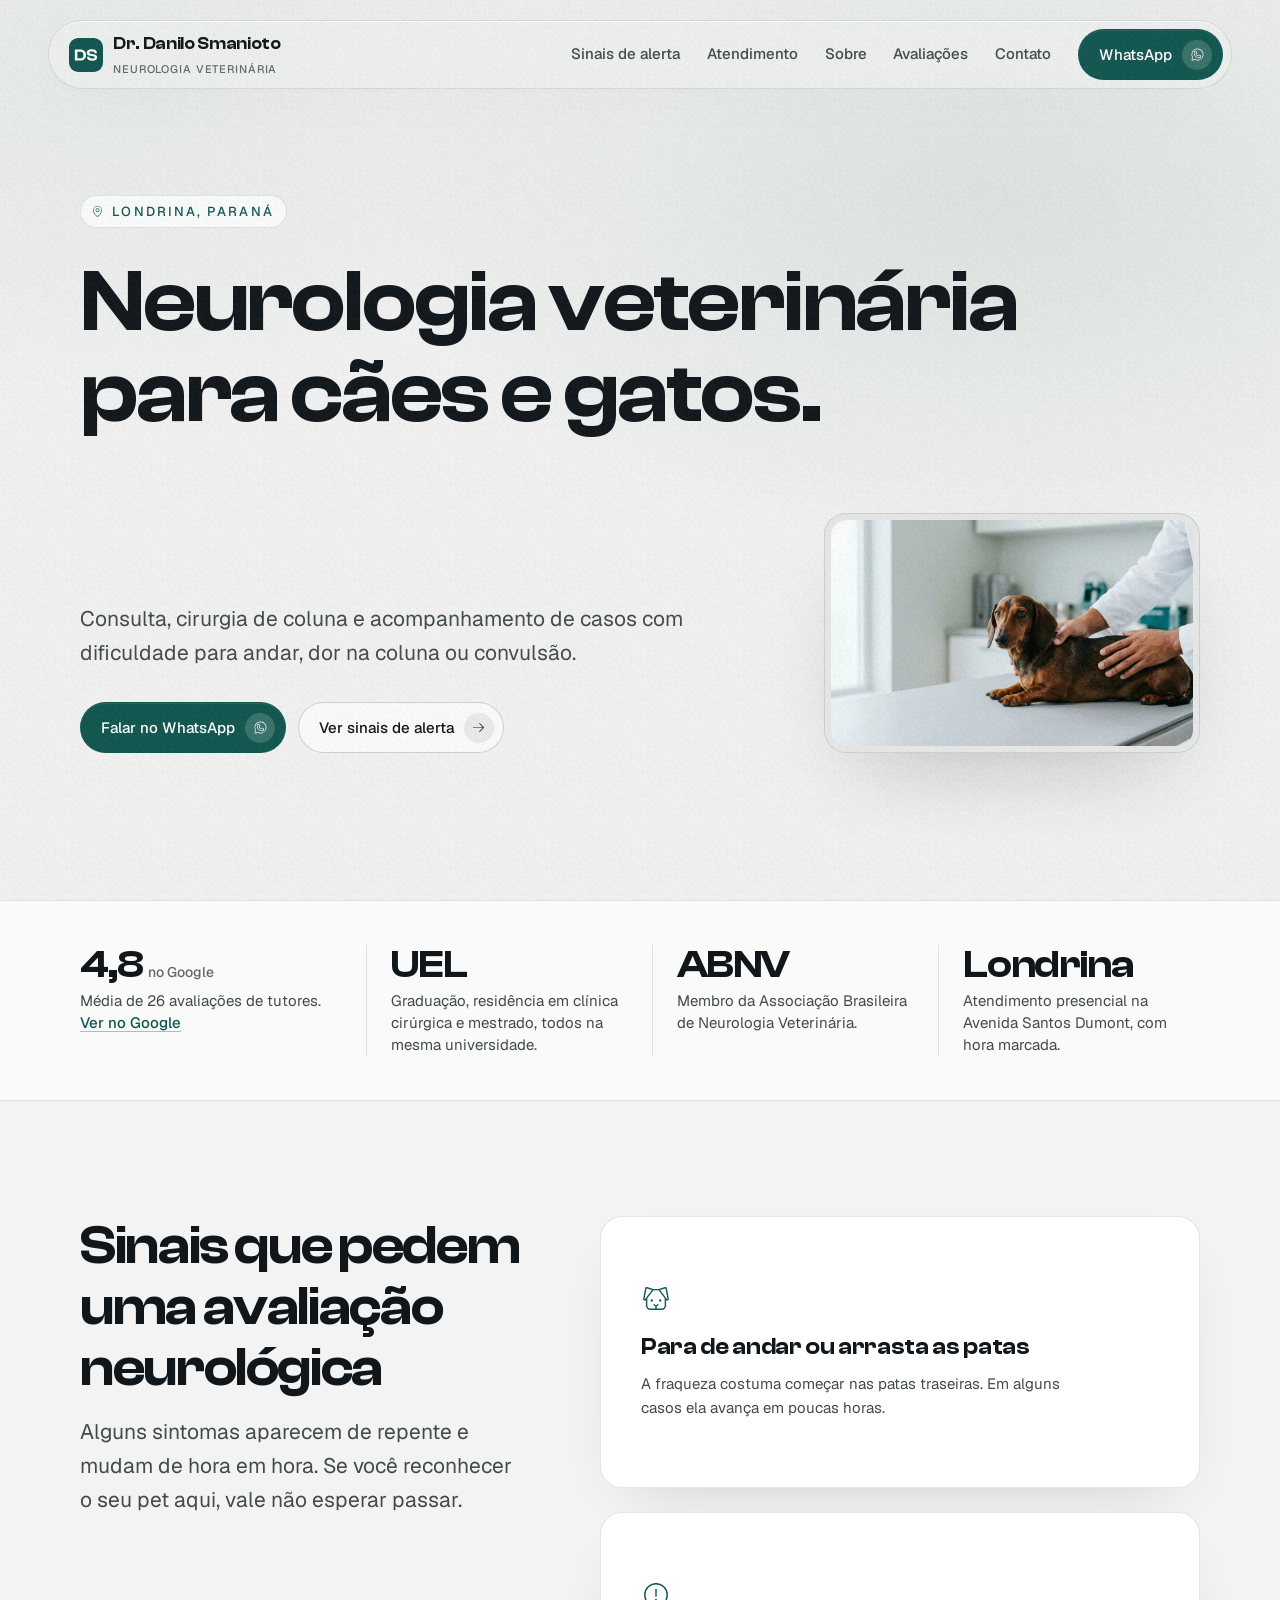
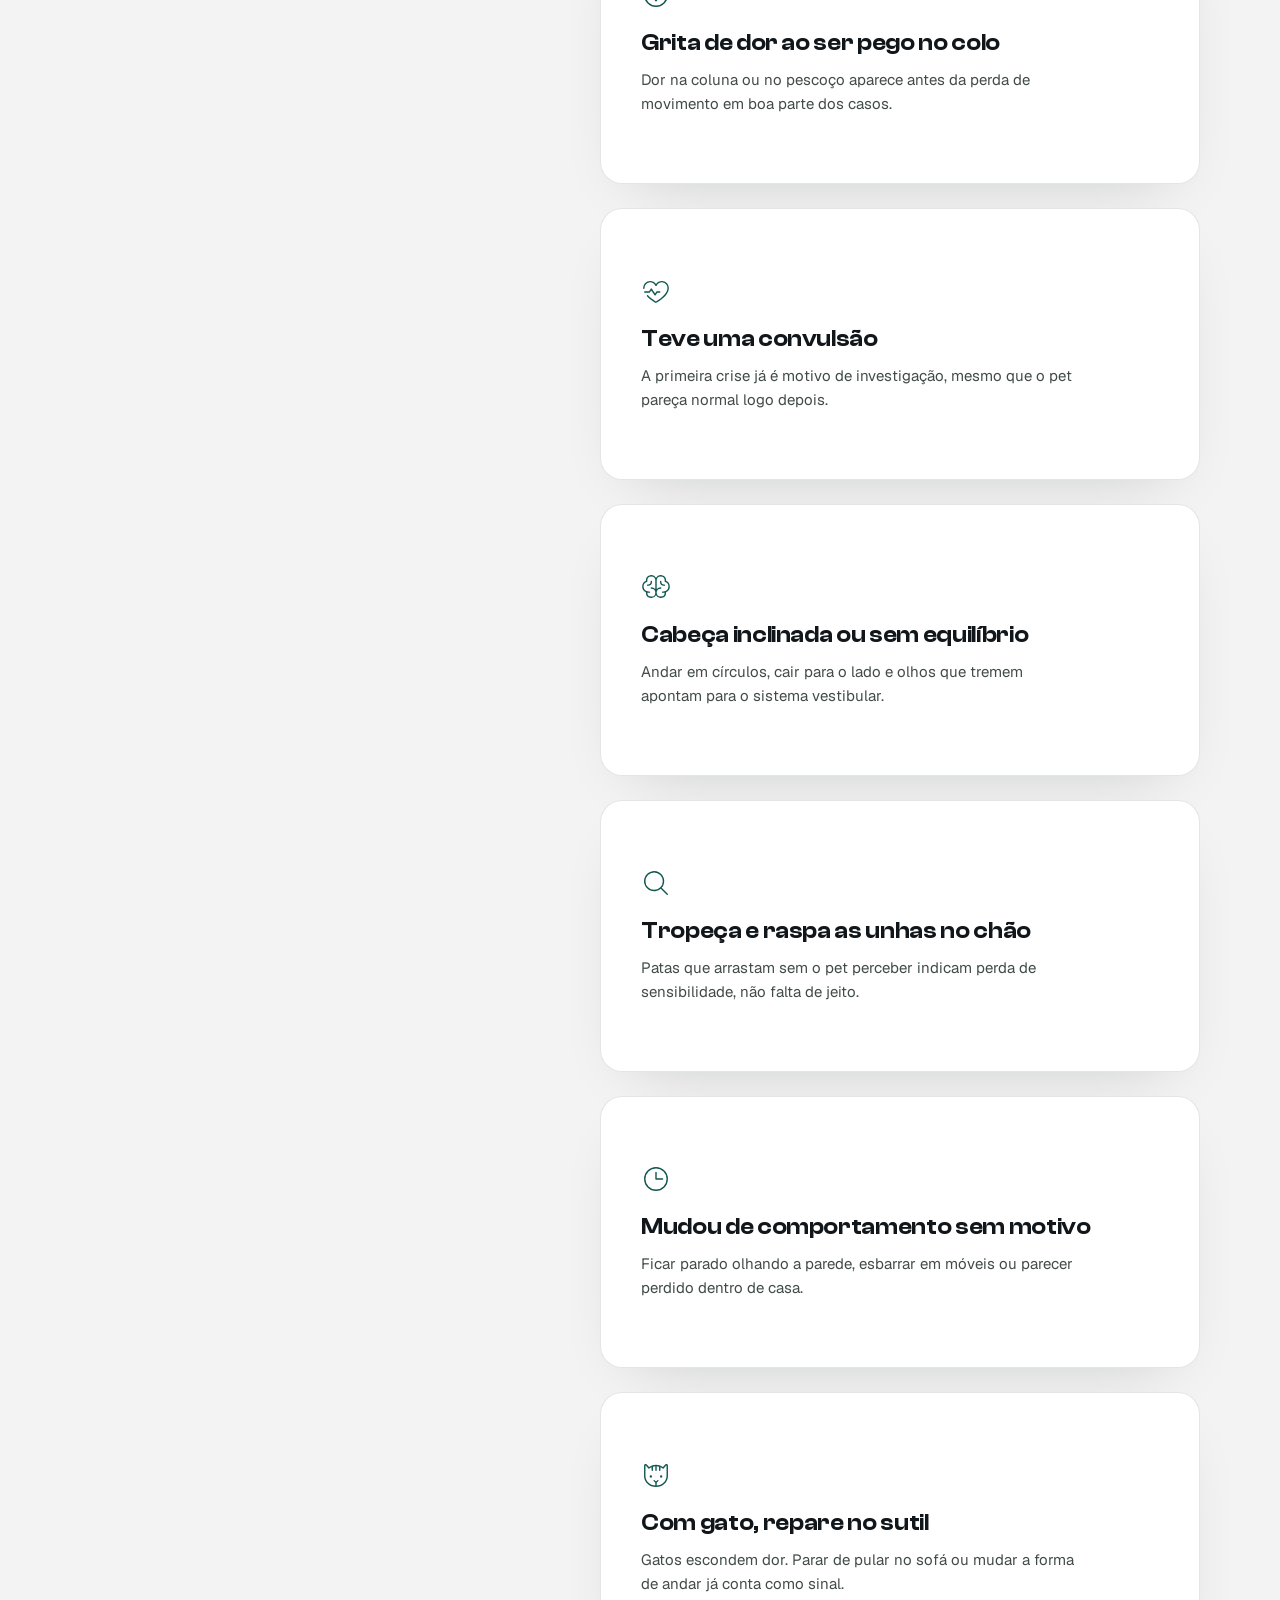
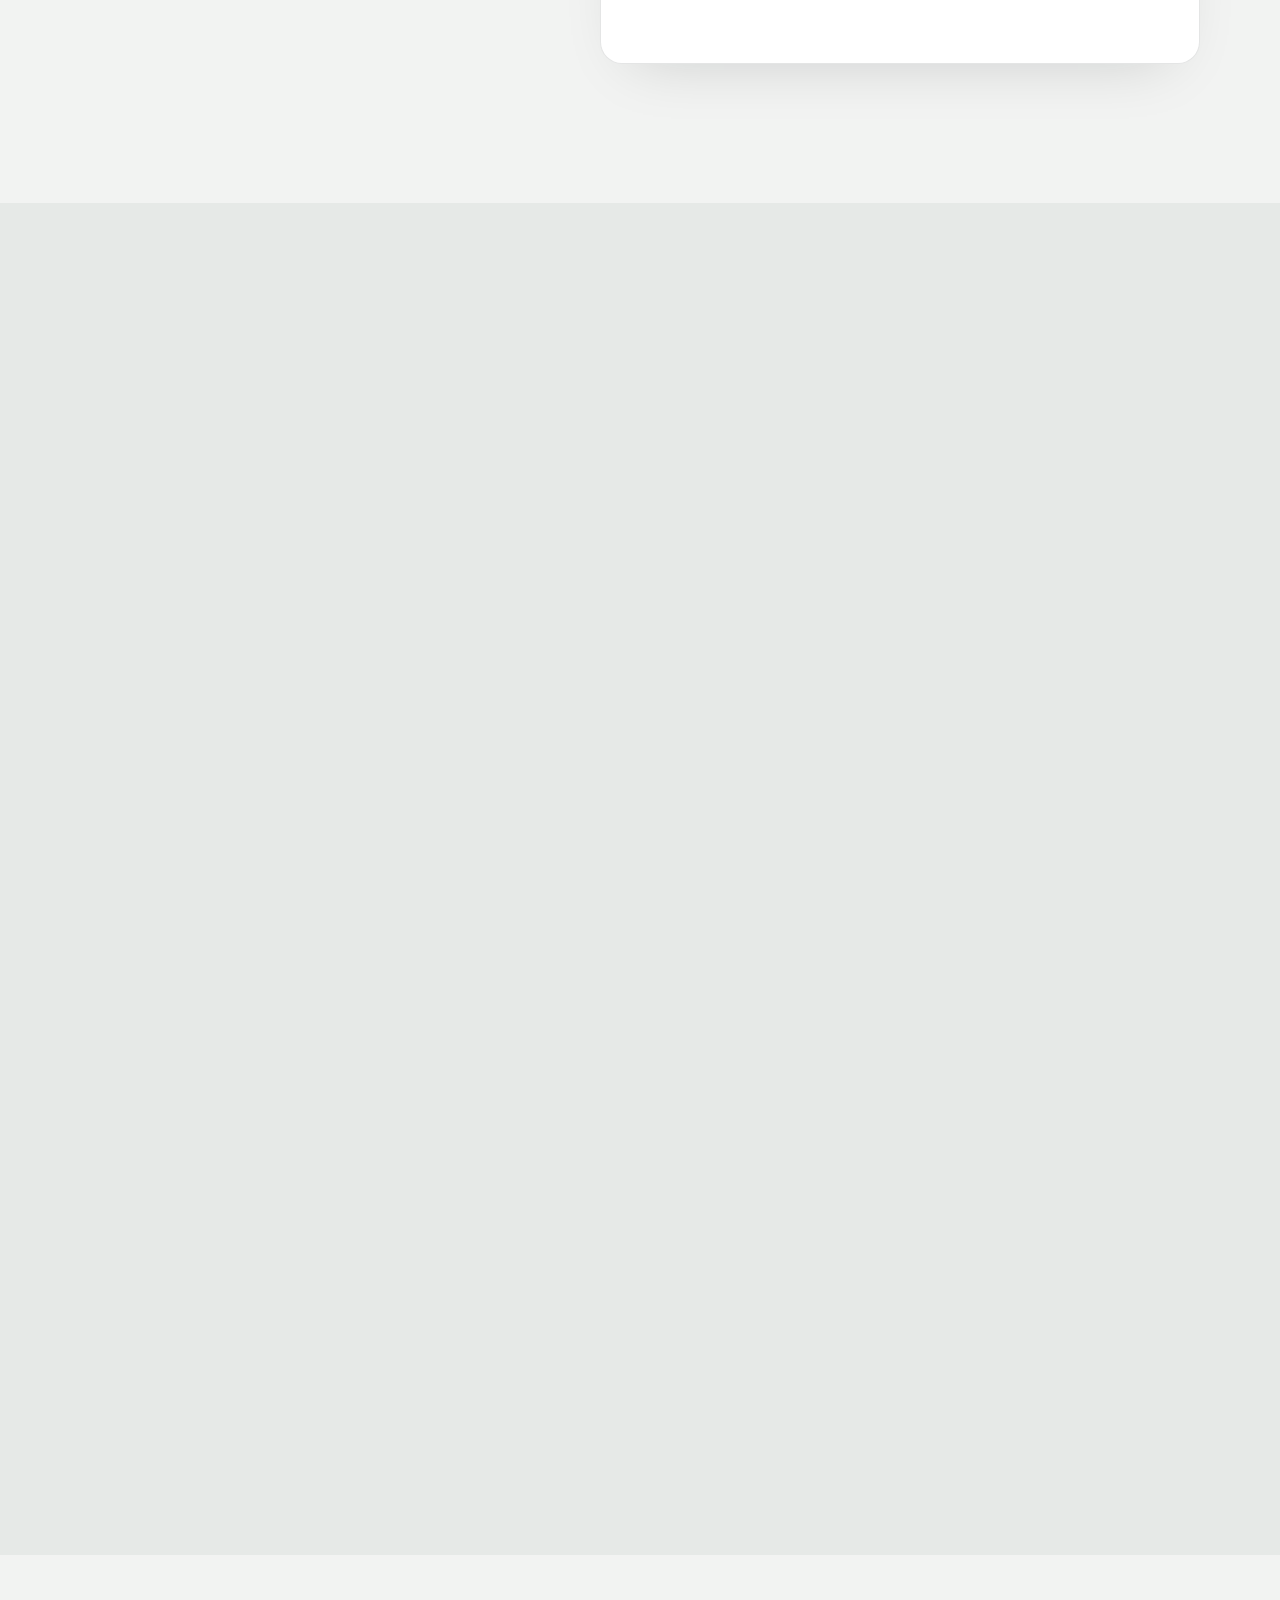
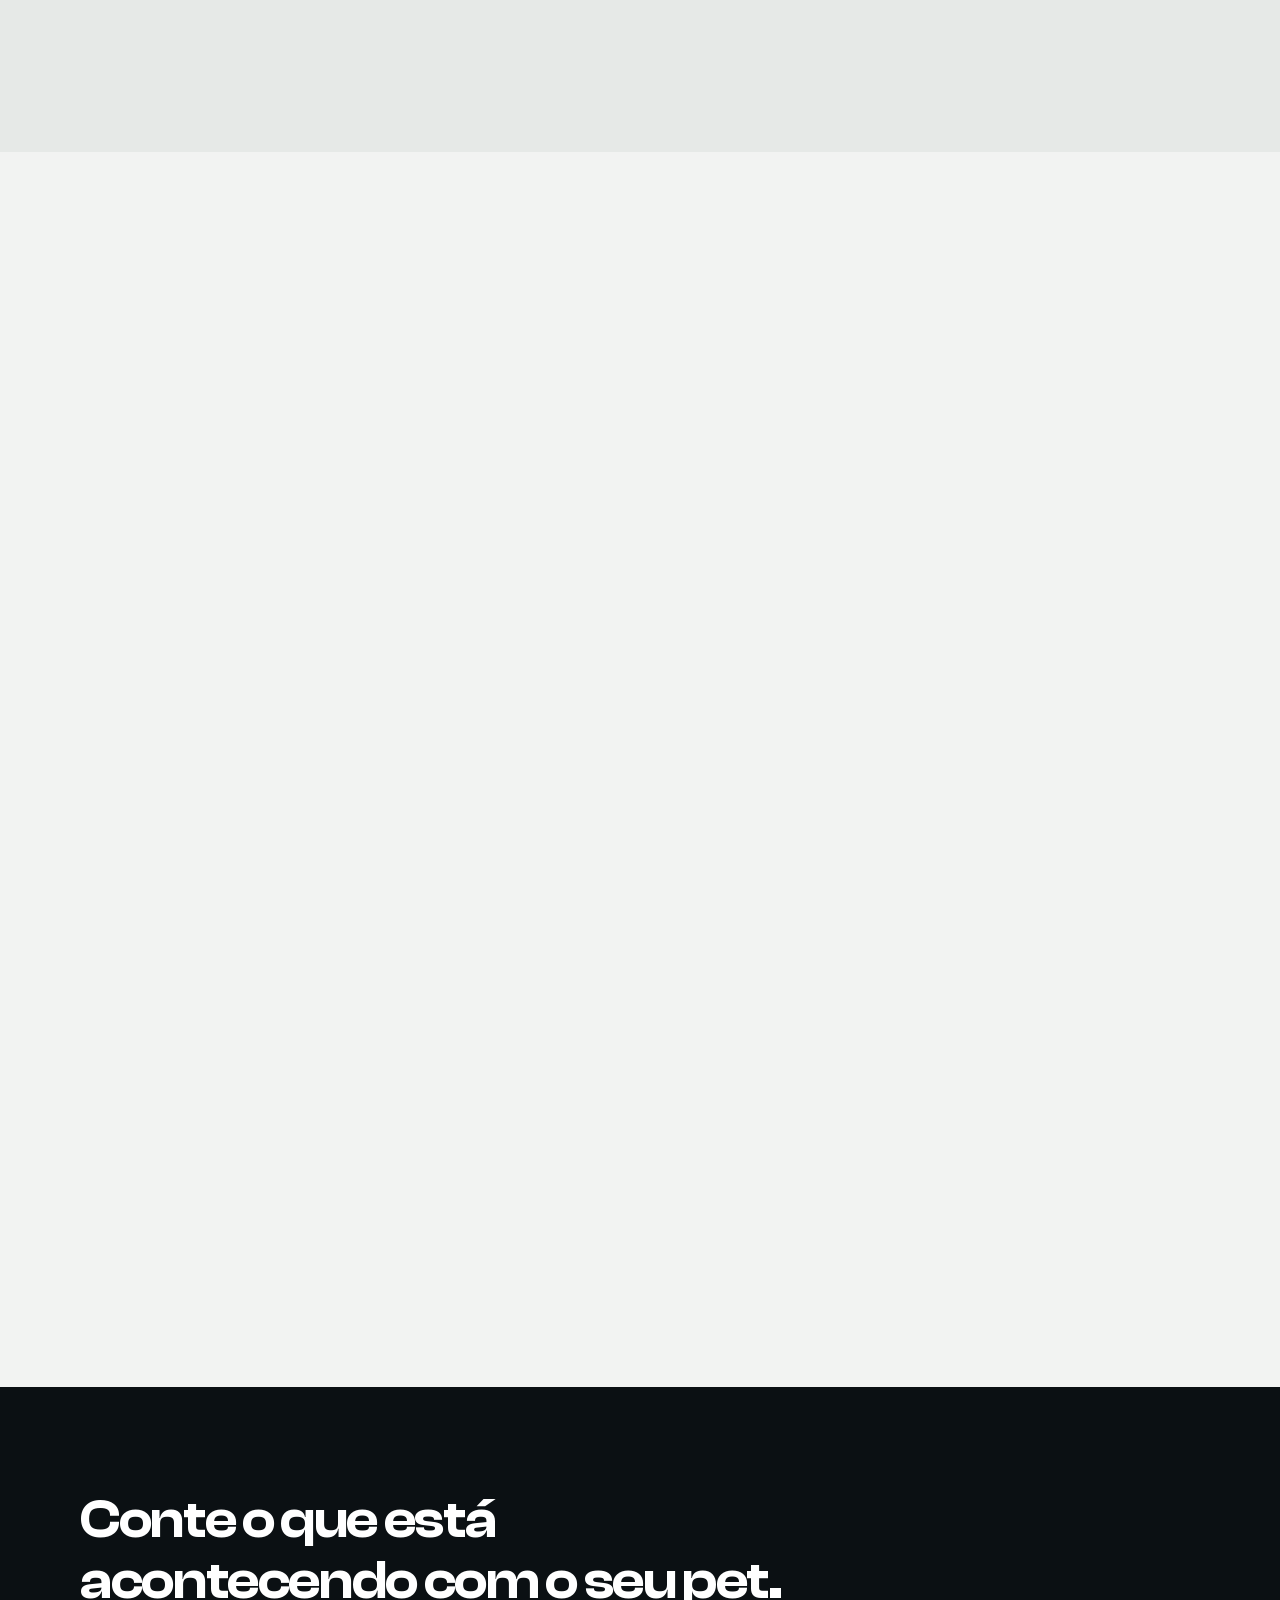
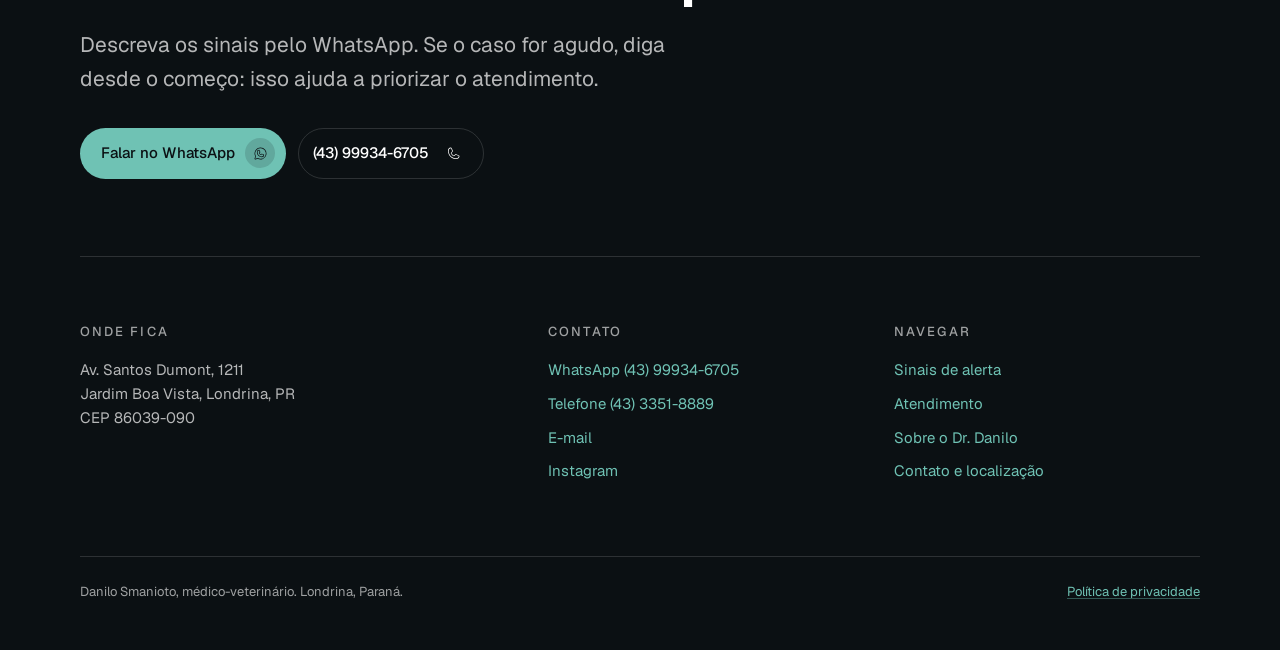
==== index.html @ 2239c9b9 "feat: site institucional Dr. Danilo Smanioto - Neurologia Veterinária" ====
<!doctype html>
<html lang="pt-BR">
<head>
  <meta charset="utf-8">
  <meta name="viewport" content="width=device-width, initial-scale=1, viewport-fit=cover">

  <script>document.documentElement.classList.add('js')</script>

  <title>Neurologia veterinária em Londrina | Dr. Danilo Smanioto</title>
  <meta name="description" content="Cão que não anda, convulsão ou dor na coluna? Atendimento em neurologia e neurocirurgia de cães e gatos em Londrina. Fale agora pelo WhatsApp.">
  <link rel="canonical" href="https://danilosmaniotovet.com.br/">
  <meta name="robots" content="index, follow, max-image-preview:large">
  <meta name="theme-color" content="#F2F3F2" media="(prefers-color-scheme: light)">
  <meta name="theme-color" content="#0B1013" media="(prefers-color-scheme: dark)">
  <meta name="author" content="Danilo Smanioto">

  <meta property="og:type" content="website">
  <meta property="og:locale" content="pt_BR">
  <meta property="og:site_name" content="Dr. Danilo Smanioto">
  <meta property="og:title" content="Neurologia veterinária para cães e gatos em Londrina">
  <meta property="og:description" content="Consulta e cirurgia de coluna com o Dr. Danilo Smanioto, mestre em neurologia pela UEL.">
  <meta property="og:url" content="https://danilosmaniotovet.com.br/">
  <meta property="og:image" content="https://danilosmaniotovet.com.br/og-image.jpg">
  <meta property="og:image:width" content="1200">
  <meta property="og:image:height" content="630">
  <meta property="og:image:alt" content="Dr. Danilo Smanioto, neurologia e neurocirurgia veterinária em Londrina.">

  <meta name="twitter:card" content="summary_large_image">
  <meta name="twitter:title" content="Neurologia veterinária para cães e gatos em Londrina">
  <meta name="twitter:description" content="Consulta e cirurgia de coluna com o Dr. Danilo Smanioto, mestre em neurologia pela UEL.">
  <meta name="twitter:image" content="https://danilosmaniotovet.com.br/og-image.jpg">

  <link rel="icon" href="/favicon.ico" sizes="32x32">
  <link rel="icon" href="/favicon.svg" type="image/svg+xml">
  <link rel="apple-touch-icon" href="/apple-touch-icon.png">
  <link rel="manifest" href="/site.webmanifest">

  <link rel="preload" href="/fonts/clash-display-600.woff2" as="font" type="font/woff2" crossorigin>
  <link rel="preload" href="/fonts/geist-var.woff2" as="font" type="font/woff2" crossorigin>

  <link rel="stylesheet" href="/css/site.css">

  <script type="module" src="/js/main.js"></script>

  <script type="application/ld+json">
  {
    "@context": "https://schema.org",
    "@graph": [
      {
        "@type": "WebSite",
        "@id": "https://danilosmaniotovet.com.br/#website",
        "url": "https://danilosmaniotovet.com.br/",
        "name": "Dr. Danilo Smanioto, Neurologia Veterinária",
        "inLanguage": "pt-BR",
        "publisher": { "@id": "https://danilosmaniotovet.com.br/#business" }
      },
      {
        "@type": "Person",
        "@id": "https://danilosmaniotovet.com.br/#danilo",
        "name": "Danilo Smanioto",
        "jobTitle": "Médico-veterinário",
        "image": "https://danilosmaniotovet.com.br/img/danilo-retrato.jpg",
        "url": "https://danilosmaniotovet.com.br/",
        "knowsAbout": [
          "Neurologia veterinária",
          "Neurocirurgia veterinária",
          "Biomecânica da coluna vertebral de cães e gatos"
        ],
        "alumniOf": {
          "@type": "CollegeOrUniversity",
          "name": "Universidade Estadual de Londrina",
          "url": "https://www.uel.br/"
        },
        "memberOf": {
          "@type": "Organization",
          "name": "Associação Brasileira de Neurologia Veterinária"
        },
        "sameAs": ["https://www.instagram.com/danilosmaniotovet/"],
        "worksFor": { "@id": "https://danilosmaniotovet.com.br/#business" }
      },
      {
        "@type": "VeterinaryCare",
        "@id": "https://danilosmaniotovet.com.br/#business",
        "name": "Danilo Smanioto Neurologia Veterinária",
        "url": "https://danilosmaniotovet.com.br/",
        "logo": "https://danilosmaniotovet.com.br/icon-512.png",
        "image": "https://danilosmaniotovet.com.br/og-image.jpg",
        "description": "Atendimento em neurologia e neurocirurgia de cães e gatos em Londrina, Paraná.",
        "telephone": "+55-43-99934-6705",
        "email": "daniloneurosmanioto@gmail.com",
        "priceRange": "$$",
        "currenciesAccepted": "BRL",
        "employee": { "@id": "https://danilosmaniotovet.com.br/#danilo" },
        "address": {
          "@type": "PostalAddress",
          "streetAddress": "Av. Santos Dumont, 1211",
          "addressLocality": "Londrina",
          "addressRegion": "PR",
          "postalCode": "86039-090",
          "addressCountry": "BR"
        },
        "geo": { "@type": "GeoCoordinates", "latitude": -23.322937, "longitude": -51.142563 },
        "areaServed": [
          { "@type": "City", "name": "Londrina" },
          { "@type": "AdministrativeArea", "name": "Norte do Paraná" }
        ],
        "sameAs": ["https://www.instagram.com/danilosmaniotovet/"]
      },
      {
              "@type": "FAQPage",
              "@id": "https://danilosmaniotovet.com.br/#faq",
              "mainEntity": [
                      {
                              "@type": "Question",
                              "name": "Preciso de encaminhamento do meu veterinário?",
                              "acceptedAnswer": {
                                      "@type": "Answer",
                                      "text": "Não. Você pode marcar direto. Se o seu pet já é acompanhado por outro veterinário, leve os exames e o histórico: isso encurta bastante o caminho."
                              }
                      },
                      {
                              "@type": "Question",
                              "name": "Quando devo procurar um neurologista veterinário?",
                              "acceptedAnswer": {
                                      "@type": "Answer",
                                      "text": "Quando aparecem sinais como dificuldade para andar, dor na coluna ou no pescoço, convulsão, perda de equilíbrio, cabeça inclinada ou mudança de comportamento sem causa aparente."
                              }
                      },
                      {
                              "@type": "Question",
                              "name": "Meu pet vai precisar de ressonância?",
                              "acceptedAnswer": {
                                      "@type": "Answer",
                                      "text": "Nem sempre. O exame neurológico vem primeiro e é ele que define se um exame de imagem é necessário e qual deles responde à pergunta do caso."
                              }
                      },
                      {
                              "@type": "Question",
                              "name": "Atende gatos?",
                              "acceptedAnswer": {
                                      "@type": "Answer",
                                      "text": "Sim, cães e gatos. Em gato os sinais costumam ser mais discretos, então vale contar qualquer mudança de rotina que você tenha notado."
                              }
                      },
                      {
                              "@type": "Question",
                              "name": "Quanto custa a consulta?",
                              "acceptedAnswer": {
                                      "@type": "Answer",
                                      "text": "O valor é informado pelo WhatsApp antes de marcar, junto com o que está incluído. Exames e procedimentos são orçados à parte, depois da avaliação."
                              }
                      },
                      {
                              "@type": "Question",
                              "name": "É urgente. Consigo atendimento hoje?",
                              "acceptedAnswer": {
                                      "@type": "Answer",
                                      "text": "Casos agudos têm prioridade na agenda. Mande uma mensagem descrevendo os sinais e a hora em que começaram, para avaliarmos o dia. Se o seu pet estiver em emergência, procure atendimento veterinário imediato."
                              }
                      }
              ]
      }
    ]
  }
  </script>
</head>

<body>
  <a class="skip-link" href="#main">Ir para o conteúdo</a>

  <header class="header" data-header>
    <div class="header__inner">
      <a class="brand" href="/" aria-label="Dr. Danilo Smanioto, página inicial">
        <img class="brand__mark" src="/favicon.svg" width="34" height="34" alt="" aria-hidden="true">
        <span>
          <span class="brand__name">Dr. Danilo<span class="brand__surname"> Smanioto</span></span>
          <span class="brand__role">Neurologia veterinária</span>
        </span>
      </a>

      <nav class="nav" aria-label="Seções do site">
        <a class="nav__link" href="#sinais">Sinais de alerta</a>
        <a class="nav__link" href="#atendimento">Atendimento</a>
        <a class="nav__link" href="#sobre">Sobre</a>
        <a class="nav__link" href="#depoimentos">Avaliações</a>
        <a class="nav__link" href="#contato">Contato</a>
      </nav>

      <button class="burger" type="button" aria-expanded="false" aria-controls="menu" data-burger>
        <span class="visually-hidden">Abrir menu</span>
        <span class="burger__box" aria-hidden="true"><span></span><span></span><span></span></span>
      </button>

      <a class="button button--primary header__cta" href="https://wa.me/5543999346705?text=Ol%C3%A1%2C%20Dr.%20Danilo.%20Vim%20pelo%20site%20e%20gostaria%20de%20marcar%20uma%20avalia%C3%A7%C3%A3o%20para%20o%20meu%20pet." target="_blank" rel="noopener noreferrer">
        WhatsApp
        <span class="button__icon" aria-hidden="true"><svg><use href="/img/icons.svg#i-whatsapp-logo"></use></svg></span>
      </a>
    </div>
  </header>

  <div class="menu" id="menu" data-menu data-open="false">
    <nav aria-label="Menu principal">
      <ul class="menu__list">
        <li><a href="#sinais" data-menu-link>Sinais de alerta</a></li>
        <li><a href="#atendimento" data-menu-link>Atendimento</a></li>
        <li><a href="#sobre" data-menu-link>Sobre</a></li>
        <li><a href="#consulta" data-menu-link>Como é a consulta</a></li>
        <li><a href="#depoimentos" data-menu-link>Avaliações</a></li>
        <li><a href="#contato" data-menu-link>Contato</a></li>
      </ul>
    </nav>
    <div class="menu__footer">
      <a class="button button--primary" href="https://wa.me/5543999346705?text=Ol%C3%A1%2C%20Dr.%20Danilo.%20Vim%20pelo%20site%20e%20gostaria%20de%20marcar%20uma%20avalia%C3%A7%C3%A3o%20para%20o%20meu%20pet." target="_blank" rel="noopener noreferrer">
        Falar no WhatsApp
        <span class="button__icon" aria-hidden="true"><svg><use href="/img/icons.svg#i-whatsapp-logo"></use></svg></span>
      </a>
      <a class="button button--ghost" href="tel:+554333518889">
        (43) 3351-8889
        <span class="button__icon" aria-hidden="true"><svg><use href="/img/icons.svg#i-phone"></use></svg></span>
      </a>
    </div>
  </div>

  <main id="main">

    <section class="hero" data-hero aria-labelledby="hero-title">
      <div class="container">

        <div class="hero__head">
          <p class="hero__eyebrow" data-hero-fade>
            <svg aria-hidden="true"><use href="/img/icons.svg#i-map-pin"></use></svg>
            <span class="label">Londrina, Paraná</span>
          </p>

          <h1 id="hero-title" data-hero-line>
            <span class="line"><span>Neurologia veterinária</span></span>
            <span class="line"><span>para cães e gatos.</span></span>
          </h1>
        </div>

        <div class="hero__bottom">
          <div class="hero__pitch">
            <p class="hero__lead" data-hero-fade>
              Consulta, cirurgia de coluna e acompanhamento de casos com dificuldade para andar,
              dor na coluna ou convulsão.
            </p>

            <div class="button-row" data-hero-fade>
              <a class="button button--primary" data-magnetic href="https://wa.me/5543999346705?text=Ol%C3%A1%2C%20Dr.%20Danilo.%20Vim%20pelo%20site%20e%20gostaria%20de%20marcar%20uma%20avalia%C3%A7%C3%A3o%20para%20o%20meu%20pet." target="_blank" rel="noopener noreferrer">
                Falar no WhatsApp
                <span class="button__icon" aria-hidden="true"><svg><use href="/img/icons.svg#i-whatsapp-logo"></use></svg></span>
              </a>
              <a class="button button--ghost" href="#sinais">
                Ver sinais de alerta
                <span class="button__icon" aria-hidden="true"><svg><use href="/img/icons.svg#i-arrow-right"></use></svg></span>
              </a>
            </div>
          </div>

          <figure class="hero__media shell" data-hero-media>
            <picture>
              <source media="(max-width: 47.99rem)" srcset="/img/hero-mobile-720.webp 720w, /img/hero-mobile.webp 1080w" sizes="92vw" type="image/webp">
              <source media="(max-width: 47.99rem)" srcset="/img/hero-mobile.jpg" type="image/jpeg">
              <source srcset="/img/hero-desktop-1280.webp 1280w, /img/hero-desktop-1920.webp 1920w" sizes="(min-width: 62rem) 34rem, 92vw" type="image/webp">
              <img src="/img/hero-desktop.jpg" width="2400" height="1350"
                   fetchpriority="high" decoding="async"
                   alt="Cão dachshund deitado sobre a mesa de exame, com a mão de um veterinário apoiando o dorso.">
            </picture>
          </figure>
        </div>

      </div>
    </section>

    <section class="proof" aria-labelledby="proof-title">
      <h2 id="proof-title" class="visually-hidden">Formação, avaliações e atendimento</h2>
      <div class="container proof__grid" data-reveal="stagger">

        <div class="proof__item">
          <p class="proof__value">4,8<span>no Google</span></p>
          <p class="proof__label">
            Média de 26 avaliações de tutores.
            <a href="https://www.google.com/maps/search/?api=1&amp;query=Danilo+Smanioto+Neurologia+Veterin%C3%A1ria+Londrina" target="_blank" rel="noopener noreferrer">Ver no Google</a>
          </p>
        </div>

        <div class="proof__item">
          <p class="proof__value">UEL</p>
          <p class="proof__label">Graduação, residência em clínica cirúrgica e mestrado, todos na mesma universidade.</p>
        </div>

        <div class="proof__item">
          <p class="proof__value">ABNV</p>
          <p class="proof__label">Membro da Associação Brasileira de Neurologia Veterinária.</p>
        </div>

        <div class="proof__item">
          <p class="proof__value">Londrina</p>
          <p class="proof__label">Atendimento presencial na Avenida Santos Dumont, com hora marcada.</p>
        </div>

      </div>
    </section>

    <section class="section section--deferred signs" id="sinais" aria-labelledby="sinais-title">
      <div class="container signs__grid">

        <div class="signs__intro">
          <div class="section-head" data-reveal="fade-up">
            <h2 id="sinais-title">Sinais que pedem uma avaliação neurológica</h2>
            <p>Alguns sintomas aparecem de repente e mudam de hora em hora. Se você reconhecer o seu pet aqui, vale não esperar passar.</p>
          </div>
        </div>

        <ol class="signs__stack">

          <li class="signs__card">
            <svg class="signs__icon" aria-hidden="true"><use href="/img/icons.svg#i-dog"></use></svg>
            <h3>Para de andar ou arrasta as patas</h3>
            <p>A fraqueza costuma começar nas patas traseiras. Em alguns casos ela avança em poucas horas.</p>
          </li>

          <li class="signs__card">
            <svg class="signs__icon" aria-hidden="true"><use href="/img/icons.svg#i-warning-circle"></use></svg>
            <h3>Grita de dor ao ser pego no colo</h3>
            <p>Dor na coluna ou no pescoço aparece antes da perda de movimento em boa parte dos casos.</p>
          </li>

          <li class="signs__card">
            <svg class="signs__icon" aria-hidden="true"><use href="/img/icons.svg#i-heartbeat"></use></svg>
            <h3>Teve uma convulsão</h3>
            <p>A primeira crise já é motivo de investigação, mesmo que o pet pareça normal logo depois.</p>
          </li>

          <li class="signs__card">
            <svg class="signs__icon" aria-hidden="true"><use href="/img/icons.svg#i-brain"></use></svg>
            <h3>Cabeça inclinada ou sem equilíbrio</h3>
            <p>Andar em círculos, cair para o lado e olhos que tremem apontam para o sistema vestibular.</p>
          </li>

          <li class="signs__card">
            <svg class="signs__icon" aria-hidden="true"><use href="/img/icons.svg#i-magnifying-glass"></use></svg>
            <h3>Tropeça e raspa as unhas no chão</h3>
            <p>Patas que arrastam sem o pet perceber indicam perda de sensibilidade, não falta de jeito.</p>
          </li>

          <li class="signs__card">
            <svg class="signs__icon" aria-hidden="true"><use href="/img/icons.svg#i-clock"></use></svg>
            <h3>Mudou de comportamento sem motivo</h3>
            <p>Ficar parado olhando a parede, esbarrar em móveis ou parecer perdido dentro de casa.</p>
          </li>

          <li class="signs__card signs__card--last">
            <svg class="signs__icon" aria-hidden="true"><use href="/img/icons.svg#i-cat"></use></svg>
            <h3>Com gato, repare no sutil</h3>
            <p>Gatos escondem dor. Parar de pular no sofá ou mudar a forma de andar já conta como sinal.</p>
          </li>

        </ol>
      </div>
    </section>

    <section class="section section--tinted section--deferred" id="atendimento" aria-labelledby="atendimento-title">
      <div class="container">
        <div class="section-head" data-reveal="fade-up">
          <h2 id="atendimento-title">O que é feito no atendimento</h2>
          <p>Tudo começa pelo exame neurológico. É ele que localiza a lesão e define o que vem depois.</p>
        </div>

        <div class="bento" data-reveal="stagger">

          <article class="card" data-card="spotlight">
            <picture>
              <source srcset="/img/atend-consulta-800.webp 800w, /img/atend-consulta.webp 1600w" sizes="(min-width: 68rem) 22rem, (min-width: 40rem) 46vw, 92vw" type="image/webp">
              <img class="card__image" src="/img/atend-consulta.jpg" width="1600" height="1200" loading="lazy" decoding="async"
                   alt="Mão de veterinário testando o reflexo da pata traseira de um cão de pequeno porte.">
            </picture>
            <div class="card__body">
              <h3>Consulta neurológica</h3>
              <p>Postura, marcha, reflexos e sensibilidade. O exame localiza a lesão antes de qualquer imagem.</p>
            </div>
          </article>

          <article class="card" data-card="spotlight">
            <picture>
              <source srcset="/img/atend-cirurgia-900.webp 800w, /img/atend-cirurgia.webp 1600w" sizes="(min-width: 68rem) 22rem, (min-width: 40rem) 46vw, 92vw" type="image/webp">
              <img class="card__image" src="/img/atend-cirurgia.jpg" width="1800" height="1200" loading="lazy" decoding="async"
                   alt="Microscópio cirúrgico e instrumental alinhado sobre campo estéril em sala de cirurgia.">
            </picture>
            <div class="card__body">
              <h3>Cirurgia de coluna</h3>
              <p>Compressões da medula, como a hérnia de disco, podem ter indicação cirúrgica.</p>
            </div>
          </article>

          <article class="card" data-card="spotlight">
            <picture>
              <source srcset="/img/atend-convulsao-800.webp 800w, /img/atend-convulsao.webp 1600w" sizes="(min-width: 68rem) 22rem, (min-width: 40rem) 46vw, 92vw" type="image/webp">
              <img class="card__image" src="/img/atend-convulsao.jpg" width="1600" height="1200" loading="lazy" decoding="async"
                   alt="Cão dachshund deitado sobre um tapete claro, em casa, com as patas estendidas.">
            </picture>
            <div class="card__body">
              <h3>Crises convulsivas</h3>
              <p>Investigação da causa e acompanhamento do tratamento, com ajuste conforme a resposta.</p>
            </div>
          </article>

          <article class="card" data-card="spotlight">
            <picture>
              <source srcset="/img/atend-reabilitacao-800.webp 800w, /img/atend-reabilitacao.webp 1600w" sizes="(min-width: 68rem) 22rem, (min-width: 40rem) 46vw, 92vw" type="image/webp">
              <img class="card__image" src="/img/atend-reabilitacao.jpg" width="1600" height="1200" loading="lazy" decoding="async"
                   alt="Cão de pequeno porte apoiado em tapete antiderrapante, com a mão de um veterinário sustentando o quadril.">
            </picture>
            <div class="card__body">
              <h3>Recuperação e retorno</h3>
              <p>O pós-operatório tem rotina própria: repouso, manejo da dor e volta gradual ao movimento.</p>
            </div>
          </article>

          <article class="card" data-card="spotlight">
            <picture>
              <source srcset="/img/atend-encaminhados-800.webp 800w, /img/atend-encaminhados.webp 1600w" sizes="(min-width: 68rem) 22rem, (min-width: 40rem) 46vw, 92vw" type="image/webp">
              <img class="card__image" src="/img/atend-encaminhados.jpg" width="1600" height="1200" loading="lazy" decoding="async"
                   alt="Gato sem raça definida sentado sobre a mesa de exame, atento, com a mão de um veterinário ao lado.">
            </picture>
            <div class="card__body">
              <h3>Casos encaminhados</h3>
              <p>Atendimento de pacientes enviados por clínicos gerais, com devolutiva ao veterinário.</p>
            </div>
          </article>

        </div>
      </div>
    </section>

    <section class="section section--deferred about" id="sobre" aria-labelledby="sobre-title">
      <div class="container about__grid">

        <figure class="about__media shell" data-reveal="fade-up">
          <picture>
            <source srcset="/img/danilo-sobre.webp" type="image/webp">
            <img src="/img/danilo-sobre.jpg" width="880" height="1100" loading="lazy" decoding="async"
                 alt="Dr. Danilo Smanioto, médico-veterinário, de jaleco branco e estetoscópio.">
          </picture>
        </figure>

        <div class="about__text" data-reveal="fade-up">
          <h2 id="sobre-title">Quem vai atender o seu pet</h2>

          <p>Sou o Danilo. Me formei em Medicina Veterinária na Universidade Estadual de Londrina e fiquei na mesma casa para a residência em Clínica Cirúrgica de Animais de Companhia.</p>

          <p>Depois vim para o mestrado em Ciência Animal, com ênfase em neurologia e biomecânica da coluna vertebral de cães e gatos. É nisso que trabalho desde então: coluna e sistema nervoso, clínica e cirurgia.</p>

          <p>Também sou membro da Associação Brasileira de Neurologia Veterinária, que é onde a área se atualiza no Brasil.</p>

          <ul class="credential__list">
            <li>
              <svg aria-hidden="true"><use href="/img/icons.svg#i-graduation-cap"></use></svg>
              <span><b>Mestre em Ciência Animal</b> pela UEL, com ênfase em neurologia e biomecânica da coluna vertebral.</span>
            </li>
            <li>
              <svg aria-hidden="true"><use href="/img/icons.svg#i-first-aid-kit"></use></svg>
              <span><b>Residência</b> em Clínica Cirúrgica de Animais de Companhia.</span>
            </li>
            <li>
              <svg aria-hidden="true"><use href="/img/icons.svg#i-seal-check"></use></svg>
              <span><b>Membro da ABNV</b>, Associação Brasileira de Neurologia Veterinária.</span>
            </li>
          </ul>
        </div>

      </div>
    </section>

    <section class="section section--tinted section--deferred" id="consulta" aria-labelledby="consulta-title">
      <div class="container">
        <div class="section-head" data-reveal="fade-up">
          <h2 id="consulta-title">Como é a consulta</h2>
          <p>Quatro momentos, sempre na mesma ordem. Saber o que vem a seguir tira boa parte do medo.</p>
        </div>

        <div class="steps__wrap">
          <span class="steps__rule" aria-hidden="true" data-reveal="rule"></span>

          <ol class="steps">
          <li class="steps__item" data-reveal="fade-up">
            <h3>Conversa sobre o histórico</h3>
            <p>Quando começou, como mudou de um dia para o outro, o que saiu da rotina. Esse relato é o que direciona o exame.</p>
          </li>

          <li class="steps__item" data-reveal="fade-up">
            <h3>Exame neurológico</h3>
            <p>Postura, marcha, reflexos e sensibilidade, parte por parte. O objetivo é descobrir onde está a lesão.</p>
          </li>

          <li class="steps__item" data-reveal="fade-up">
            <h3>Definição do que investigar</h3>
            <p>Com a lesão localizada, entra a indicação de exame de imagem ou laboratorial, quando ele muda a conduta.</p>
          </li>

          <li class="steps__item" data-reveal="fade-up">
            <h3>Plano de conduta</h3>
            <p>Tratamento clínico, indicação cirúrgica ou acompanhamento. Explicado em palavras que você vai levar para casa.</p>
          </li>
          </ol>
        </div>
      </div>
    </section>

    <section class="section section--deferred" id="depoimentos" aria-labelledby="depoimentos-title">
      <div class="container">
        <div class="section-head" data-reveal="fade-up">
          <h2 id="depoimentos-title">O que os tutores escreveram</h2>
          <p>
            Avaliações publicadas no Perfil de Empresa do Google, reproduzidas aqui sem alterar o sentido.
            <a href="https://www.google.com/maps/search/?api=1&amp;query=Danilo+Smanioto+Neurologia+Veterin%C3%A1ria+Londrina" target="_blank" rel="noopener noreferrer">Ver todas no Google</a>
          </p>
        </div>

        <ul class="quotes" data-reveal="stagger" tabindex="0" aria-label="Avaliações de tutores">

          <li class="quotes__item">
            <p class="quotes__stars" role="img" aria-label="5 de 5 estrelas">
              <svg aria-hidden="true"><use href="/img/icons.svg#i-star-fill"></use></svg>
              <svg aria-hidden="true"><use href="/img/icons.svg#i-star-fill"></use></svg>
              <svg aria-hidden="true"><use href="/img/icons.svg#i-star-fill"></use></svg>
              <svg aria-hidden="true"><use href="/img/icons.svg#i-star-fill"></use></svg>
              <svg aria-hidden="true"><use href="/img/icons.svg#i-star-fill"></use></svg>
            </p>
            <blockquote>“Doutor Danilo é um profissional excepcional. Muito dedicado, atencioso, didático e competente.”</blockquote>
            <p class="quotes__who">Nathalia Marcolin<span>Tutora da Dory, dachshund · avaliação no Google</span></p>
          </li>

          <li class="quotes__item">
            <p class="quotes__stars" role="img" aria-label="5 de 5 estrelas">
              <svg aria-hidden="true"><use href="/img/icons.svg#i-star-fill"></use></svg>
              <svg aria-hidden="true"><use href="/img/icons.svg#i-star-fill"></use></svg>
              <svg aria-hidden="true"><use href="/img/icons.svg#i-star-fill"></use></svg>
              <svg aria-hidden="true"><use href="/img/icons.svg#i-star-fill"></use></svg>
              <svg aria-hidden="true"><use href="/img/icons.svg#i-star-fill"></use></svg>
            </p>
            <blockquote>“Dr. Danilo assumiu o atendimento e foi muito atencioso, explicando detalhadamente o que poderia ser e o porquê dos exames.”</blockquote>
            <p class="quotes__who">Ana Paula Martinho Mrtvi<span>Tutora do Sírius Black, lhasa apso · avaliação no Google</span></p>
          </li>

          <li class="quotes__item">
            <p class="quotes__stars" role="img" aria-label="5 de 5 estrelas">
              <svg aria-hidden="true"><use href="/img/icons.svg#i-star-fill"></use></svg>
              <svg aria-hidden="true"><use href="/img/icons.svg#i-star-fill"></use></svg>
              <svg aria-hidden="true"><use href="/img/icons.svg#i-star-fill"></use></svg>
              <svg aria-hidden="true"><use href="/img/icons.svg#i-star-fill"></use></svg>
              <svg aria-hidden="true"><use href="/img/icons.svg#i-star-fill"></use></svg>
            </p>
            <blockquote>“É difícil encontrar palavras para agradecer ao Dr. Danilo. Nosso amado Bento sofreu um grave acidente e chegamos vivendo o momento mais difícil das nossas vidas.”</blockquote>
            <p class="quotes__who">Cristiane Lima<span>Tutora do Bento · avaliação no Google</span></p>
          </li>

        </ul>
      </div>
    </section>

    <section class="section section--tinted section--deferred" id="faq" aria-labelledby="faq-title">
      <div class="container faq">
        <div class="section-head" data-reveal="fade-up">
          <h2 id="faq-title">Perguntas que chegam antes da consulta</h2>
        </div>

        <div class="faq__list" data-reveal="stagger">

          <details class="faq__item">
            <summary>
              Preciso de encaminhamento do meu veterinário?
              <svg aria-hidden="true"><use href="/img/icons.svg#i-caret-down"></use></svg>
            </summary>
            <div class="faq__answer"><p>Não. Você pode marcar direto. Se o seu pet já é acompanhado por outro veterinário, leve os exames e o histórico: isso encurta bastante o caminho.</p></div>
          </details>

          <details class="faq__item">
            <summary>
              Quando devo procurar um neurologista veterinário?
              <svg aria-hidden="true"><use href="/img/icons.svg#i-caret-down"></use></svg>
            </summary>
            <div class="faq__answer"><p>Quando aparecem sinais como dificuldade para andar, dor na coluna ou no pescoço, convulsão, perda de equilíbrio, cabeça inclinada ou mudança de comportamento sem causa aparente.</p></div>
          </details>

          <details class="faq__item">
            <summary>
              Meu pet vai precisar de ressonância?
              <svg aria-hidden="true"><use href="/img/icons.svg#i-caret-down"></use></svg>
            </summary>
            <div class="faq__answer"><p>Nem sempre. O exame neurológico vem primeiro e é ele que define se um exame de imagem é necessário e qual deles responde à pergunta do caso.</p></div>
          </details>

          <details class="faq__item">
            <summary>
              Atende gatos?
              <svg aria-hidden="true"><use href="/img/icons.svg#i-caret-down"></use></svg>
            </summary>
            <div class="faq__answer"><p>Sim, cães e gatos. Em gato os sinais costumam ser mais discretos, então vale contar qualquer mudança de rotina que você tenha notado.</p></div>
          </details>

          <details class="faq__item">
            <summary>
              Quanto custa a consulta?
              <svg aria-hidden="true"><use href="/img/icons.svg#i-caret-down"></use></svg>
            </summary>
            <div class="faq__answer"><p>O valor é informado pelo WhatsApp antes de marcar, junto com o que está incluído. Exames e procedimentos são orçados à parte, depois da avaliação.</p></div>
          </details>

          <details class="faq__item">
            <summary>
              É urgente. Consigo atendimento hoje?
              <svg aria-hidden="true"><use href="/img/icons.svg#i-caret-down"></use></svg>
            </summary>
            <div class="faq__answer"><p>Casos agudos têm prioridade na agenda. Mande uma mensagem descrevendo os sinais e a hora em que começaram, para avaliarmos o dia. Se o seu pet estiver em emergência, procure atendimento veterinário imediato.</p></div>
          </details>

        </div>
      </div>
    </section>

    <section class="section section--deferred" id="contato" aria-labelledby="contato-title">
      <div class="container">
        <div class="section-head" data-reveal="fade-up">
          <h2 id="contato-title">Onde fica e como falar</h2>
          <p>Atendimento com hora marcada, na Avenida Santos Dumont, zona leste de Londrina.</p>
        </div>

        <div class="contact-grid" data-reveal="stagger">

          <div class="contact__info">
            <ul class="contact__list">
              <li>
                <svg aria-hidden="true"><use href="/img/icons.svg#i-map-pin"></use></svg>
                <span>
                  <b>Av. Santos Dumont, 1211</b>
                  Jardim Boa Vista, Londrina, PR<br>CEP 86039-090
                </span>
              </li>
              <li>
                <svg aria-hidden="true"><use href="/img/icons.svg#i-whatsapp-logo"></use></svg>
                <span>
                  <b>WhatsApp</b>
                  <a href="https://wa.me/5543999346705?text=Ol%C3%A1%2C%20Dr.%20Danilo.%20Vim%20pelo%20site%20e%20gostaria%20de%20marcar%20uma%20avalia%C3%A7%C3%A3o%20para%20o%20meu%20pet." target="_blank" rel="noopener noreferrer">(43) 99934-6705</a>
                </span>
              </li>
              <li>
                <svg aria-hidden="true"><use href="/img/icons.svg#i-phone"></use></svg>
                <span>
                  <b>Telefone</b>
                  <a href="tel:+554333518889">(43) 3351-8889</a>
                </span>
              </li>
              <li>
                <svg aria-hidden="true"><use href="/img/icons.svg#i-envelope"></use></svg>
                <span>
                  <b>E-mail</b>
                  <a href="#contato" data-email-link="full">escreva pelo WhatsApp ou e-mail</a>
                </span>
              </li>
              <li>
                <svg aria-hidden="true"><use href="/img/icons.svg#i-instagram-logo"></use></svg>
                <span>
                  <b>Instagram</b>
                  <a href="https://www.instagram.com/danilosmaniotovet/" target="_blank" rel="noopener noreferrer">@danilosmaniotovet</a>
                </span>
              </li>
            </ul>

            <div class="button-row contact__actions">
              <a class="button button--primary" href="https://wa.me/5543999346705?text=Ol%C3%A1%2C%20Dr.%20Danilo.%20Vim%20pelo%20site%20e%20gostaria%20de%20marcar%20uma%20avalia%C3%A7%C3%A3o%20para%20o%20meu%20pet." target="_blank" rel="noopener noreferrer">
                Falar no WhatsApp
                <span class="button__icon" aria-hidden="true"><svg><use href="/img/icons.svg#i-whatsapp-logo"></use></svg></span>
              </a>
              <a class="button button--ghost" href="https://www.google.com/maps/search/?api=1&amp;query=Av.+Santos+Dumont%2C+1211%2C+Londrina%2C+PR%2C+86039-090" target="_blank" rel="noopener noreferrer">
                Como chegar
                <span class="button__icon" aria-hidden="true"><svg><use href="/img/icons.svg#i-arrow-up-right"></use></svg></span>
              </a>
            </div>
          </div>

          <div class="contact__visuals">
            <figure class="contact__map shell">
              <a class="contact__mapLink" href="https://www.google.com/maps/search/?api=1&amp;query=Av.+Santos+Dumont%2C+1211%2C+Londrina%2C+PR%2C+86039-090" target="_blank" rel="noopener noreferrer">
                <picture>
                  <source srcset="/img/mapa-londrina.webp" type="image/webp">
                  <img src="/img/mapa-londrina.jpg" width="1200" height="800" loading="lazy" decoding="async"
                       alt="Mapa com a localização do consultório na Avenida Santos Dumont, em Londrina.">
                </picture>
                <span class="contact__mapBadge">
                  Abrir no Google Maps
                  <svg aria-hidden="true"><use href="/img/icons.svg#i-arrow-up-right"></use></svg>
                </span>
              </a>
              <figcaption>Mapa: dados do OpenStreetMap, sob licença ODbL.</figcaption>
            </figure>

            <figure class="contact__room shell">
              <picture>
                <source srcset="/img/consultorio-900.webp 900w, /img/consultorio.webp 1800w" sizes="(min-width: 58rem) 36rem, 92vw" type="image/webp">
                <img src="/img/consultorio.jpg" width="1800" height="1200" loading="lazy" decoding="async"
                     alt="Sala de consulta veterinária com mesa de exame clara e luz de janela.">
              </picture>
            </figure>
          </div>

        </div>
      </div>
    </section>

  </main>

  <footer class="footer">
    <div class="container">

      <div class="footer__cta" data-reveal="fade-up">
        <h2>Conte o que está acontecendo com o seu pet.</h2>
        <p>Descreva os sinais pelo WhatsApp. Se o caso for agudo, diga desde o começo: isso ajuda a priorizar o atendimento.</p>
        <div class="button-row">
          <a class="button button--onDark" data-magnetic href="https://wa.me/5543999346705?text=Ol%C3%A1%2C%20Dr.%20Danilo.%20Vim%20pelo%20site.%20Meu%20pet%20est%C3%A1%20com%20dificuldade%20para%20andar%20e%20preciso%20de%20uma%20avalia%C3%A7%C3%A3o." target="_blank" rel="noopener noreferrer">
            Falar no WhatsApp
            <span class="button__icon" aria-hidden="true"><svg><use href="/img/icons.svg#i-whatsapp-logo"></use></svg></span>
          </a>
          <a class="button button--quiet" href="tel:+554399346705">
            (43) 99934-6705
            <span class="button__icon" aria-hidden="true"><svg><use href="/img/icons.svg#i-phone"></use></svg></span>
          </a>
        </div>
      </div>

      <div class="footer-grid">
        <div>
          <p class="footer__title">Onde fica</p>
          <p class="footer__list">
            Av. Santos Dumont, 1211<br>
            Jardim Boa Vista, Londrina, PR<br>
            CEP 86039-090
          </p>
        </div>

        <div>
          <p class="footer__title">Contato</p>
          <ul class="footer__list">
            <li><a href="https://wa.me/5543999346705" target="_blank" rel="noopener noreferrer">WhatsApp (43) 99934-6705</a></li>
            <li><a href="tel:+554333518889">Telefone (43) 3351-8889</a></li>
            <li><a href="#contato" data-email-link>E-mail</a></li>
            <li><a href="https://www.instagram.com/danilosmaniotovet/" target="_blank" rel="noopener noreferrer">Instagram</a></li>
          </ul>
        </div>

        <div>
          <p class="footer__title">Navegar</p>
          <ul class="footer__list">
            <li><a href="#sinais">Sinais de alerta</a></li>
            <li><a href="#atendimento">Atendimento</a></li>
            <li><a href="#sobre">Sobre o Dr. Danilo</a></li>
            <li><a href="#contato">Contato e localização</a></li>
          </ul>
        </div>
      </div>

      <div class="footer__bottom">
        <p>Danilo Smanioto, médico-veterinário<span data-crmv hidden></span>. Londrina, Paraná.</p>
        <p><a href="/politica-de-privacidade.html">Política de privacidade</a></p>
      </div>

    </div>
  </footer>
</body>
</html>
---- css/site.css ----
/* Gerado por tools/build_css.py. Edite os arquivos em css/, nunca este. */
:root{--surface-0:#F2F3F2;--surface-1:#FFFFFF;--surface-2:#E6E9E7;--surface-3:#DBE0DD;--ink-950:#0B1013;--ink-900:#10161A;--ink-600:#414B49;--ink-400:#5F6A66;--accent-700:#11574F;--accent-500:#16776B;--accent-300:#6FC2B4;--accent-050:#E3EEEB;--line:color-mix(in oklab,var(--ink-900) 11%,transparent);--line-strong:color-mix(in oklab,var(--ink-900) 18%,transparent);--line-dark:color-mix(in oklab,#FFFFFF 14%,transparent);--font-display:"Clash Display","Geist",system-ui,sans-serif;--font-sans:"Geist",system-ui,-apple-system,"Segoe UI",sans-serif;--fs-display:clamp(2rem,7.2vw,5.5rem);--fs-h2:clamp(1.95rem,1.1rem + 3.3vw,3.4rem);--fs-h3:clamp(1.2rem,1.06rem + 0.7vw,1.6rem);--fs-lead:clamp(1.0625rem,1rem + 0.45vw,1.3125rem);--fs-body:1.0625rem;--fs-sm:0.9375rem;--fs-xs:0.8125rem;--lh-display:0.96;--lh-tight:1.12;--lh-body:1.62;--tracking-display:-0.025em;--tracking-label:0.16em;--sp-1:0.5rem;--sp-2:0.75rem;--sp-3:1rem;--sp-4:1.5rem;--sp-5:2rem;--sp-6:2.5rem;--sp-7:3.5rem;--sp-8:5rem;--sp-9:7rem;--section-y:clamp(5rem,9vw,9.5rem);--gutter:clamp(1rem,4vw,3rem);--container:76rem;--measure:65ch;--r-sm:10px;--r-md:14px;--r-lg:22px;--r-pill:999px;--bezel:6px;--shadow-soft:0 24px 60px -32px rgba(11,16,19,0.18);--shadow-lift:0 40px 90px -40px rgba(11,16,19,0.26);--shadow-inset:inset 0 1px 0 rgba(255,255,255,0.9);--shadow-inset-dark:inset 0 1px 0 rgba(255,255,255,0.08);--ease-out:cubic-bezier(0.16,1,0.3,1);--ease-in-out:cubic-bezier(0.65,0,0.35,1);--dur-fast:180ms;--dur-base:420ms;--dur-slow:900ms;--z-base:1;--z-sticky:20;--z-overlay:40;--z-grain:60}
@font-face{font-family:"Clash Display";src:url("/fonts/clash-display-600.woff2") format("woff2");font-weight:600;font-style:normal;font-display:swap}@font-face{font-family:"Geist";src:url("/fonts/geist-var.woff2") format("woff2");font-weight:100 900;font-style:normal;font-display:swap;size-adjust:100%}*,*::before,*::after{box-sizing:border-box}html{-webkit-text-size-adjust:100%;scroll-behavior:smooth;scroll-padding-top:6rem}html.lenis{scroll-behavior:auto}body,h1,h2,h3,h4,p,figure,blockquote,dl,dd,ul,ol{margin:0}ul[class],ol[class]{list-style:none;padding:0}img,picture,svg,video{display:block;max-width:100%}img{height:auto}button,input,select,textarea{font:inherit;color:inherit}body{background:var(--surface-0);color:var(--ink-600);font-family:var(--font-sans);font-size:var(--fs-body);font-weight:400;line-height:var(--lh-body);-webkit-font-smoothing:antialiased;text-rendering:optimizeLegibility;overflow-x:clip}h1,h2,h3{color:var(--ink-900);font-family:var(--font-display);font-weight:600;letter-spacing:var(--tracking-display);line-height:var(--lh-tight);text-wrap:balance}h1{font-size:var(--fs-display);line-height:var(--lh-display)}h2{font-size:var(--fs-h2)}h3{font-size:var(--fs-h3);letter-spacing:-0.015em}p{text-wrap:pretty}strong{font-weight:600;color:var(--ink-900)}a{color:var(--accent-700);text-decoration-color:color-mix(in oklab,var(--accent-700) 35%,transparent);text-underline-offset:0.18em;transition:color var(--dur-fast) var(--ease-in-out),text-decoration-color var(--dur-fast) var(--ease-in-out)}a:hover{color:var(--accent-500);text-decoration-color:currentColor}:focus-visible{outline:2px solid var(--accent-700);outline-offset:3px;border-radius:var(--r-sm)}.skip-link{position:absolute;left:var(--sp-3);top:var(--sp-3);z-index:var(--z-overlay);padding:var(--sp-2) var(--sp-4);background:var(--accent-700);color:#FFFFFF;border-radius:var(--r-pill);font-size:var(--fs-sm);font-weight:500;text-decoration:none;transform:translateY(-200%);transition:transform var(--dur-base) var(--ease-out)}.skip-link:focus-visible{transform:translateY(0);color:#FFFFFF}@media (min-width:48rem){body::after{content:"";position:fixed;inset:0;z-index:var(--z-grain);pointer-events:none;opacity:0.035;background-image:url("/img/grain.png");background-size:96px 96px}}.visually-hidden{position:absolute;width:1px;height:1px;padding:0;margin:-1px;overflow:hidden;clip-path:inset(50%);white-space:nowrap}.measure{max-width:var(--measure)}.label{font-family:var(--font-sans);font-size:var(--fs-xs);font-weight:500;letter-spacing:var(--tracking-label);text-transform:uppercase;color:var(--accent-700)}.line{display:block;overflow:clip;padding-bottom:0.08em}.line>span{display:block}@media (prefers-reduced-motion:no-preference){[data-hero-line]>.line>span{animation:hero-line 1.1s var(--ease-out) both}[data-hero-line]>.line:nth-child(1)>span{animation-delay:60ms}[data-hero-line]>.line:nth-child(2)>span{animation-delay:150ms}[data-hero-line]>.line:nth-child(3)>span{animation-delay:240ms}[data-hero-fade]{animation:hero-fade 0.8s var(--ease-out) both}[data-hero-fade]:nth-of-type(1){animation-delay:300ms}.hero__lead{animation-delay:380ms}.hero__pitch .button-row{animation-delay:460ms}[data-hero-media]{animation:hero-media 1.3s var(--ease-out) both}}@keyframes hero-line{from{transform:translateY(110%)}to{transform:none}}@keyframes hero-fade{from{opacity:0;transform:translateY(14px)}to{opacity:1;transform:none}}@keyframes hero-media{from{opacity:0;transform:scale(1.05)}to{opacity:1;transform:none}}.js [data-reveal]{opacity:0}.js [data-reveal="fade-up"]{transform:translateY(26px)}.js [data-reveal="stagger"]>*{opacity:0;transform:translateY(28px)}.js [data-reveal="rule"]{opacity:1;transform:scaleY(0)}.js [data-reveal],.js [data-reveal="stagger"]>*{transition:opacity var(--dur-slow) var(--ease-out),transform var(--dur-slow) var(--ease-out)}.js [data-reveal="rule"]{transition:transform 1.2s var(--ease-out)}.js [data-reveal].is-in,.js [data-reveal="stagger"].is-in>*{opacity:1;transform:none}.js [data-reveal="stagger"].is-in>*:nth-child(2){transition-delay:80ms}.js [data-reveal="stagger"].is-in>*:nth-child(3){transition-delay:160ms}.js [data-reveal="stagger"].is-in>*:nth-child(4){transition-delay:240ms}.js [data-reveal="stagger"].is-in>*:nth-child(5){transition-delay:320ms}.js [data-reveal="stagger"].is-in>*:nth-child(6){transition-delay:400ms}.js [data-reveal="stagger"].is-in>*:nth-child(n + 7){transition-delay:480ms}@media (prefers-reduced-motion:reduce){html{scroll-behavior:auto}*,*::before,*::after{animation-duration:1ms !important;animation-iteration-count:1 !important;transition-duration:1ms !important}.js [data-reveal],.js [data-reveal="stagger"]>*{opacity:1;transform:none}.js [data-reveal="rule"]{transform:none}}
.container{width:100%;max-width:var(--container);margin-inline:auto;padding-inline:var(--gutter)}.container--wide{max-width:90rem}.section{position:relative;padding-block:var(--section-y)}.section--tight{padding-block:clamp(3rem,6vw,5.5rem)}.section--tinted{background:var(--surface-2)}.section--deferred{content-visibility:auto;contain-intrinsic-size:auto 760px}.section-head{max-width:46rem;margin-bottom:clamp(2.5rem,5vw,4.5rem)}.section-head>p{margin-top:var(--sp-3);font-size:var(--fs-lead);max-width:var(--measure)}.hero{position:relative;padding-top:clamp(6.5rem,11vw,8.5rem);padding-bottom:clamp(3.5rem,7vw,5.5rem);min-height:100svh;display:grid;align-content:center}.hero__head{margin-bottom:clamp(2.5rem,5.5vw,4.75rem)}.hero__bottom{display:grid;gap:clamp(2.5rem,5vw,3.5rem);align-items:start}@media (min-width:62rem){.hero__bottom{grid-template-columns:minmax(0,1fr) minmax(20rem,23.5rem);gap:clamp(2.5rem,5vw,5rem);align-items:end}}.bento{display:flex;flex-wrap:wrap;justify-content:center;gap:var(--sp-3)}.bento>.card{flex:1 1 17rem;max-width:26rem}@media (min-width:68rem){.bento>.card{flex:0 0 calc((100% - 2 * var(--sp-3)) / 3);max-width:none}}.contact-grid{display:grid;gap:var(--sp-5)}@media (min-width:58rem){.contact-grid{grid-template-columns:minmax(0,0.9fr) minmax(0,1.1fr)}}.footer-grid{display:grid;gap:var(--sp-6)}@media (min-width:52rem){.footer-grid{grid-template-columns:minmax(0,1.4fr) minmax(0,1fr) minmax(0,1fr)}}
.button{display:inline-flex;align-items:center;gap:0.625rem;padding:0.6rem 0.6rem 0.6rem 1.25rem;border:1px solid transparent;border-radius:var(--r-pill);font-size:var(--fs-sm);font-weight:500;line-height:1.2;text-decoration:none;white-space:nowrap;cursor:pointer;transition:background var(--dur-base) var(--ease-in-out),color var(--dur-base) var(--ease-in-out),border-color var(--dur-base) var(--ease-in-out),box-shadow var(--dur-base) var(--ease-in-out),transform var(--dur-fast) var(--ease-in-out)}.button:active{transform:scale(0.98)}.button__icon{display:grid;place-items:center;width:30px;height:30px;border-radius:var(--r-pill);flex:0 0 auto;transition:transform var(--dur-base) var(--ease-out),background var(--dur-base) var(--ease-in-out)}.button__icon svg{width:15px;height:15px;fill:currentColor}.button--primary{background:var(--accent-700);color:#FFFFFF;box-shadow:var(--shadow-soft),var(--shadow-inset-dark)}.button--primary .button__icon{background:rgba(255,255,255,0.16)}.button--primary:hover,.button--primary:focus-visible{background:var(--accent-500);color:#FFFFFF;box-shadow:var(--shadow-lift),var(--shadow-inset-dark)}.button--primary:hover .button__icon,.button--primary:focus-visible .button__icon{transform:translate(2px,-2px) scale(1.05);background:rgba(255,255,255,0.24)}.button--ghost{background:color-mix(in oklab,var(--surface-1) 70%,transparent);border-color:var(--line-strong);color:var(--ink-900)}.button--ghost .button__icon{background:color-mix(in oklab,var(--ink-900) 7%,transparent)}.button--ghost:hover,.button--ghost:focus-visible{background:var(--surface-1);border-color:var(--ink-400);color:var(--ink-900)}.button--ghost:hover .button__icon,.button--ghost:focus-visible .button__icon{transform:translate(2px,-2px)}.button--onDark{background:var(--accent-300);color:var(--ink-950)}.button--onDark .button__icon{background:rgba(11,16,19,0.14)}.button--onDark:hover,.button--onDark:focus-visible{background:#8AD2C6;color:var(--ink-950)}.button--onDark:hover .button__icon,.button--onDark:focus-visible .button__icon{transform:translate(2px,-2px) scale(1.05)}.button--quiet{padding:0.5rem 0.9rem;background:transparent;border-color:var(--line-dark);color:#FFFFFF}.button--quiet:hover,.button--quiet:focus-visible{background:rgba(255,255,255,0.08);color:#FFFFFF}.button-row{display:flex;flex-wrap:wrap;gap:var(--sp-2)}.shell{padding:var(--bezel);background:color-mix(in oklab,var(--ink-900) 4%,transparent);border:1px solid var(--line);border-radius:var(--r-lg)}.shell__core{height:100%;background:var(--surface-1);border-radius:calc(var(--r-lg) - var(--bezel));box-shadow:var(--shadow-inset)}.card{position:relative;display:block;overflow:hidden;padding:clamp(1.5rem,3vw,2.25rem);background:var(--surface-1);border:1px solid var(--line);border-radius:var(--r-lg);box-shadow:var(--shadow-soft),var(--shadow-inset);text-decoration:none;color:inherit;transition:transform var(--dur-base) var(--ease-out),box-shadow var(--dur-base) var(--ease-out),border-color var(--dur-base) var(--ease-out)}.card::before{content:"";position:absolute;inset:0;pointer-events:none;background:radial-gradient(
420px circle at var(--mx,50%) var(--my,0%),color-mix(in oklab,var(--accent-700) 14%,transparent),transparent 62%
);opacity:0;transition:opacity var(--dur-base) var(--ease-out)}.card:is(:hover,:focus-visible,:focus-within){transform:translateY(-3px);border-color:var(--line-strong);box-shadow:var(--shadow-lift),var(--shadow-inset)}.card:is(:hover,:focus-visible,:focus-within)::before{opacity:1}.card>*{position:relative}.card--tinted{background:var(--accent-050);border-color:color-mix(in oklab,var(--accent-700) 16%,transparent)}.card--ink{background:var(--ink-950);border-color:transparent;color:#B6B7B8;box-shadow:var(--shadow-lift),var(--shadow-inset-dark)}.card--ink h3{color:#FFFFFF}@media (prefers-reduced-motion:reduce){.card:is(:hover,:focus-visible,:focus-within){transform:none}.card::before{display:none}}.footer{position:relative;background:var(--ink-950);color:#B6B7B8;padding-block:clamp(4rem,8vw,7rem) clamp(2rem,4vw,3rem)}.footer a:not(.button){color:var(--accent-300);text-decoration-color:color-mix(in oklab,var(--accent-300) 40%,transparent)}.footer a:not(.button):hover{color:#8AD2C6}.footer__cta{padding-bottom:clamp(3rem,6vw,5rem);margin-bottom:clamp(3rem,6vw,4rem);border-bottom:1px solid var(--line-dark)}.footer__cta h2{color:#FFFFFF;max-width:18ch}.footer__cta p{margin-top:var(--sp-3);margin-bottom:var(--sp-5);max-width:44ch;font-size:var(--fs-lead)}.footer__title{font-family:var(--font-sans);font-size:var(--fs-xs);font-weight:500;letter-spacing:var(--tracking-label);text-transform:uppercase;color:#9FA1A2;margin-bottom:var(--sp-3)}.footer__list{display:grid;gap:0.6rem;font-size:var(--fs-sm)}.footer__list a{text-decoration:none}.footer__bottom{margin-top:clamp(3rem,6vw,4.5rem);padding-top:var(--sp-4);border-top:1px solid var(--line-dark);display:flex;flex-wrap:wrap;gap:var(--sp-3) var(--sp-5);align-items:baseline;justify-content:space-between;font-size:var(--fs-xs);color:#9FA1A2}
.header{position:fixed;inset-block-start:0;inset-inline:0;z-index:var(--z-sticky);padding:clamp(0.75rem,2vw,1.25rem) var(--gutter);transition:transform var(--dur-base) var(--ease-in-out);will-change:transform}.header[data-hidden="true"]{transform:translateY(-130%)}.header__inner{display:flex;align-items:center;gap:var(--sp-4);max-width:var(--container);margin-inline:auto;padding:0.5rem 0.5rem 0.5rem 1rem;min-height:56px;background:color-mix(in oklab,var(--surface-0) 94%,transparent);border:1px solid var(--line);border-radius:var(--r-pill);box-shadow:var(--shadow-soft),var(--shadow-inset);transition:background var(--dur-base) var(--ease-in-out),box-shadow var(--dur-base) var(--ease-in-out)}.header[data-scrolled="true"] .header__inner{background:color-mix(in oklab,var(--surface-0) 88%,transparent);box-shadow:var(--shadow-lift),var(--shadow-inset)}.brand{display:inline-flex;align-items:center;gap:0.625rem;text-decoration:none;color:var(--ink-900);flex:0 0 auto}.brand__mark{width:34px;height:34px;border-radius:9px;flex:0 0 auto}.brand__name{font-family:var(--font-display);font-size:1.0625rem;font-weight:600;letter-spacing:-0.02em;line-height:1;white-space:nowrap}.brand__role{display:block;font-family:var(--font-sans);font-size:0.6875rem;font-weight:500;letter-spacing:0.08em;text-transform:uppercase;color:var(--ink-400);margin-top:0.2rem}.nav{display:none;margin-inline-start:auto;align-items:center;gap:clamp(0.5rem,1.6vw,1.5rem)}.nav__link{position:relative;padding:0.4rem 0.2rem;color:var(--ink-600);font-size:var(--fs-sm);font-weight:500;text-decoration:none;white-space:nowrap}.nav__link::after{content:"";position:absolute;left:0;bottom:0.15rem;width:100%;height:1px;background:var(--accent-700);transform:scaleX(0);transform-origin:right;transition:transform var(--dur-base) var(--ease-out)}.nav__link:hover,.nav__link:focus-visible{color:var(--ink-900)}.nav__link:hover::after,.nav__link:focus-visible::after{transform:scaleX(1);transform-origin:left}@media (min-width:62rem){.nav{display:flex}.header__inner{padding-inline:1.25rem 0.5rem}}@supports (backdrop-filter:blur(1px)){@media (min-width:62rem){.header__inner{background:color-mix(in oklab,var(--surface-0) 72%,transparent);backdrop-filter:blur(18px) saturate(1.3)}.header[data-scrolled="true"] .header__inner{background:color-mix(in oklab,var(--surface-0) 82%,transparent)}}}.burger{margin-inline-start:auto;width:44px;height:44px;display:grid;place-items:center;background:transparent;border:1px solid var(--line);border-radius:var(--r-pill);cursor:pointer}.burger__box{position:relative;width:18px;height:12px}.burger__box span{position:absolute;left:0;width:100%;height:1.5px;background:var(--ink-900);border-radius:2px;transition:transform var(--dur-base) var(--ease-in-out),opacity var(--dur-fast) var(--ease-in-out)}.burger__box span:nth-child(1){top:0}.burger__box span:nth-child(2){top:50%;transform:translateY(-50%)}.burger__box span:nth-child(3){bottom:0}.burger[aria-expanded="true"] .burger__box span:nth-child(1){top:50%;transform:translateY(-50%) rotate(45deg)}.burger[aria-expanded="true"] .burger__box span:nth-child(2){opacity:0}.burger[aria-expanded="true"] .burger__box span:nth-child(3){bottom:auto;top:50%;transform:translateY(-50%) rotate(-45deg)}@media (min-width:62rem){.burger{display:none}}.menu{position:fixed;inset:0;z-index:var(--z-overlay);display:grid;align-content:center;padding:var(--sp-8) var(--gutter);background:var(--surface-0);opacity:0;visibility:hidden;transition:opacity var(--dur-base) var(--ease-in-out),visibility var(--dur-base) var(--ease-in-out)}.menu[data-open="true"]{opacity:1;visibility:visible}.menu__list{display:grid;gap:0.25rem;max-width:var(--container);margin-inline:auto;width:100%}.menu__list a{display:block;padding:0.5rem 0;font-family:var(--font-display);font-size:clamp(2rem,9vw,3rem);font-weight:600;letter-spacing:-0.03em;color:var(--ink-900);text-decoration:none;transform:translateY(2rem);opacity:0;transition:transform var(--dur-slow) var(--ease-out),opacity var(--dur-slow) var(--ease-out),color var(--dur-fast) var(--ease-in-out)}.menu[data-open="true"] .menu__list a{transform:translateY(0);opacity:1}.menu__list li:nth-child(1) a{transition-delay:60ms}.menu__list li:nth-child(2) a{transition-delay:110ms}.menu__list li:nth-child(3) a{transition-delay:160ms}.menu__list li:nth-child(4) a{transition-delay:210ms}.menu__list li:nth-child(5) a{transition-delay:260ms}.menu__list li:nth-child(6) a{transition-delay:310ms}.menu__footer{max-width:var(--container);margin:var(--sp-6) auto 0;width:100%;display:flex;flex-wrap:wrap;gap:var(--sp-3)}@media (min-width:62rem){.menu{display:none}}.header-sentinel{position:absolute;top:0;left:0;width:1px;height:90px;pointer-events:none}.header__cta{flex:0 0 auto}@media (max-width:61.99rem){.header__inner{gap:var(--sp-2);padding:0.4rem 0.4rem 0.4rem 0.75rem;min-height:52px}.brand__mark{width:30px;height:30px}.brand__name{font-size:0.9375rem}.brand__role{display:none}.burger{width:40px;height:40px}.header__cta{order:1;padding:0;width:40px;height:40px;font-size:0;justify-content:center}.header__cta .button__icon{width:40px;height:40px;background:transparent}.header__cta .button__icon svg{width:19px;height:19px}}@media (max-width:30rem){.brand__surname{display:none}}
.hero::before{content:"";position:absolute;inset:0;pointer-events:none;background:radial-gradient(70% 55% at 78% 22%,color-mix(in oklab,var(--accent-700) 9%,transparent),transparent 70%),radial-gradient(60% 50% at 8% 8%,color-mix(in oklab,var(--accent-700) 5%,transparent),transparent 72%)}.hero>*{position:relative}.hero__head>*,.hero__bottom>*{position:relative}.hero__eyebrow{display:inline-flex;align-items:center;gap:0.5rem;padding:0.3rem 0.75rem 0.3rem 0.65rem;margin-bottom:clamp(1.25rem,3vw,2rem);background:color-mix(in oklab,var(--surface-1) 80%,transparent);border:1px solid var(--line);border-radius:var(--r-pill);box-shadow:var(--shadow-inset)}.hero__eyebrow svg{width:13px;height:13px;fill:var(--accent-700);flex:0 0 auto}.hero h1{max-width:100%;hyphens:manual}.hero__lead{margin-bottom:clamp(1.5rem,3vw,2rem);max-width:46ch;font-size:var(--fs-lead);color:var(--ink-600)}.credential{position:relative;align-self:end}.credential__core{padding:clamp(1.5rem,3vw,2rem);display:grid;gap:var(--sp-4)}.credential__person{display:flex;align-items:center;gap:var(--sp-3)}.credential__photo{width:72px;height:72px;flex:0 0 auto;border-radius:var(--r-pill);object-fit:cover;background:var(--surface-2);box-shadow:0 0 0 1px var(--line),0 0 0 5px color-mix(in oklab,var(--accent-700) 9%,transparent)}.credential__name{font-family:var(--font-display);font-size:1.375rem;font-weight:600;letter-spacing:-0.02em;line-height:1.1;color:var(--ink-900)}.credential__role{display:block;margin-top:0.3rem;font-size:var(--fs-sm);color:var(--ink-400)}.credential__list{display:grid;gap:0.85rem;padding-top:var(--sp-4);border-top:1px solid var(--line);font-size:var(--fs-sm);line-height:1.5}.credential__list li{display:grid;grid-template-columns:16px 1fr;gap:0.7rem;align-items:start;color:var(--ink-600)}.credential__list svg{width:16px;height:16px;margin-top:0.2rem;fill:var(--accent-700)}.credential__list b{color:var(--ink-900);font-weight:600}.proof{border-block:1px solid var(--line);background:color-mix(in oklab,var(--surface-1) 55%,transparent)}.proof__grid{display:grid;gap:var(--sp-5);padding-block:clamp(2rem,4vw,2.75rem)}@media (min-width:40rem){.proof__grid{grid-template-columns:repeat(2,minmax(0,1fr))}}@media (min-width:64rem){.proof__grid{grid-template-columns:repeat(4,minmax(0,1fr));gap:var(--sp-4)}}.proof__item{display:grid;gap:0.35rem;align-content:start}.proof__value{font-family:var(--font-display);font-size:clamp(1.75rem,1.2rem + 1.6vw,2.5rem);font-weight:600;letter-spacing:-0.03em;line-height:1;color:var(--ink-900);font-variant-numeric:tabular-nums}.proof__value span{font-family:var(--font-sans);font-size:0.875rem;font-weight:500;letter-spacing:0;color:var(--ink-400);margin-left:0.35rem}.proof__label{font-size:var(--fs-sm);color:var(--ink-600);line-height:1.45;max-width:28ch}.proof__item a{font-weight:500}@media (min-width:64rem){.proof__item:not(:first-child){padding-left:var(--sp-4);border-left:1px solid var(--line)}}.hero__media{margin:0;overflow:hidden;box-shadow:var(--shadow-lift)}.hero__media img{width:100%;height:auto;aspect-ratio:16 / 10;object-fit:cover;border-radius:calc(var(--r-lg) - var(--bezel));background:var(--surface-2)}@media (max-width:47.99rem){.hero__media img{aspect-ratio:4 / 5}}.signs__grid{display:grid;gap:clamp(2.5rem,5vw,4rem);align-items:start}@media (min-width:64rem){.signs__grid{grid-template-columns:minmax(0,0.85fr) minmax(0,1.15fr);gap:clamp(3rem,6vw,6rem)}.signs__intro{position:sticky;top:clamp(8rem,16vh,11rem)}.signs__intro .section-head{margin-bottom:0}}.signs__stack{margin:0;padding:0;list-style:none}.signs__card:nth-child(1){--i:0}.signs__card:nth-child(2){--i:1}.signs__card:nth-child(3){--i:2}.signs__card:nth-child(4){--i:3}.signs__card:nth-child(5){--i:4}.signs__card:nth-child(6){--i:5}.signs__card:nth-child(7){--i:6}.signs__card:nth-child(8){--i:7}.signs__card{position:sticky;top:calc(5.5rem + var(--i,0) * 0.75rem);display:grid;gap:var(--sp-2);align-content:center;min-height:15rem;margin-bottom:var(--sp-3);padding:clamp(1.75rem,3.5vw,2.5rem);background:var(--surface-1);border:1px solid var(--line);border-radius:var(--r-lg);box-shadow:var(--shadow-soft),var(--shadow-inset)}@media (min-width:64rem){.signs__card{top:calc(7.5rem + var(--i,0) * 1rem);min-height:17rem;margin-bottom:var(--sp-4)}}.signs__card--last{position:relative;top:auto}.signs__icon{width:30px;height:30px;fill:var(--accent-700);margin-bottom:var(--sp-1)}.signs__card h3{font-size:clamp(1.1875rem,1.05rem + 0.5vw,1.5rem)}.signs__card p{font-size:var(--fs-sm);color:var(--ink-600);max-width:44ch}@supports (animation-timeline:view()){@media (prefers-reduced-motion:no-preference) and (min-width:64rem){.signs__card:not(.signs__card--last){animation:card-recede linear both;animation-timeline:view();animation-range:exit -20% exit 90%;transform-origin:center top}}}@keyframes card-recede{to{transform:scale(0.955);opacity:0.72}}
.card{display:flex;flex-direction:column;padding:0;overflow:hidden}.card__image{width:100%;aspect-ratio:4 / 3;object-fit:cover;background:var(--surface-2)}.card__body{padding:clamp(1.35rem,2.6vw,1.75rem);display:grid;gap:var(--sp-2);align-content:start;flex:1}.card__body{min-height:11rem}.card__body h3{font-size:clamp(1.1875rem,1.05rem + 0.45vw,1.4375rem)}.card__body p{font-size:var(--fs-sm);color:var(--ink-600);max-width:42ch}.about__grid{display:grid;gap:clamp(2rem,5vw,4rem);align-items:start}@media (min-width:58rem){.about__grid{grid-template-columns:minmax(0,0.8fr) minmax(0,1.2fr)}}.about__media{margin:0;overflow:hidden;max-width:26rem;box-shadow:var(--shadow-lift)}.about__media img{width:100%;height:auto;aspect-ratio:4 / 5;object-fit:cover;border-radius:calc(var(--r-lg) - var(--bezel));background:var(--surface-2)}.about__text>p{margin-top:var(--sp-4);max-width:var(--measure);font-size:var(--fs-lead)}.about__text .credential__list{margin-top:var(--sp-6);padding-top:var(--sp-5)}.steps__wrap{position:relative}.steps{display:grid;gap:clamp(2rem,4vw,3rem);margin:0;padding:0 0 0 clamp(2rem,4vw,3rem);list-style:none;counter-reset:step}@media (min-width:58rem){.steps{grid-template-columns:repeat(2,minmax(0,1fr));column-gap:clamp(3rem,6vw,5rem)}}.steps__rule{position:absolute;left:0;top:0.35rem;bottom:0.35rem;width:2px;background:linear-gradient(to bottom,var(--accent-700),color-mix(in oklab,var(--accent-700) 20%,transparent));border-radius:2px;transform-origin:top}@media (min-width:58rem){.steps__rule{display:none}}.steps__item{position:relative;counter-increment:step;display:grid;gap:var(--sp-2);align-content:start}.steps__item::before{content:counter(step,decimal-leading-zero);font-family:var(--font-display);font-size:0.875rem;font-weight:600;letter-spacing:0.04em;color:var(--accent-700);font-variant-numeric:tabular-nums}.steps__item h3{font-size:1.3125rem}.steps__item p{color:var(--ink-600);max-width:46ch}.quotes{display:grid;gap:var(--sp-3);margin:0;padding:0;list-style:none}@media (min-width:52rem){.quotes{grid-template-columns:repeat(3,minmax(0,1fr))}}.quotes__item{display:grid;gap:var(--sp-3);align-content:start;padding:clamp(1.5rem,3vw,2rem);background:var(--surface-1);border:1px solid var(--line);border-radius:var(--r-lg);box-shadow:var(--shadow-soft),var(--shadow-inset)}.quotes__stars{display:flex;gap:2px}.quotes__stars svg{width:16px;height:16px;fill:var(--accent-700)}.quotes blockquote{margin:0;font-size:1.0625rem;line-height:1.55;color:var(--ink-900);text-wrap:pretty}.quotes__who{font-size:var(--fs-sm);font-weight:600;color:var(--ink-900)}.quotes__who span{display:block;margin-top:0.2rem;font-weight:400;color:var(--ink-400)}.faq__list{display:grid;gap:var(--sp-2);max-width:52rem}.faq__item{background:var(--surface-1);border:1px solid var(--line);border-radius:var(--r-lg);box-shadow:var(--shadow-soft),var(--shadow-inset);overflow:hidden}.faq__item summary{display:flex;align-items:center;justify-content:space-between;gap:var(--sp-3);padding:clamp(1.1rem,2.2vw,1.5rem) clamp(1.25rem,2.5vw,1.75rem);font-size:1.0625rem;font-weight:500;color:var(--ink-900);cursor:pointer;list-style:none}.faq__item summary::-webkit-details-marker{display:none}.faq__item summary svg{width:18px;height:18px;flex:0 0 auto;fill:var(--accent-700);transition:transform var(--dur-base) var(--ease-in-out)}.faq__item[open] summary svg{transform:rotate(180deg)}.faq__answer{padding:0 clamp(1.25rem,2.5vw,1.75rem) clamp(1.25rem,2.5vw,1.6rem)}.faq__answer p{max-width:62ch;color:var(--ink-600)}@media (prefers-reduced-motion:no-preference){.faq__item[open] .faq__answer{animation:faq-in var(--dur-base) var(--ease-out) both}}@keyframes faq-in{from{opacity:0;transform:translateY(-4px)}to{opacity:1;transform:none}}.contact__list{display:grid;gap:var(--sp-4);margin:0 0 var(--sp-6);padding:0;list-style:none}.contact__list li{display:grid;grid-template-columns:22px 1fr;gap:var(--sp-3);align-items:start}.contact__list svg{width:22px;height:22px;margin-top:0.15rem;fill:var(--accent-700)}.contact__list b{display:block;font-size:var(--fs-xs);font-weight:500;letter-spacing:var(--tracking-label);text-transform:uppercase;color:var(--ink-400);margin-bottom:0.2rem}.contact__list span{line-height:1.5}.contact__visuals{display:grid;gap:var(--sp-3)}.contact__map,.contact__room{margin:0;overflow:hidden}.contact__mapLink{position:relative;display:block;border-radius:calc(var(--r-lg) - var(--bezel));overflow:hidden;text-decoration:none}.contact__map img,.contact__room img{width:100%;height:auto;border-radius:calc(var(--r-lg) - var(--bezel));background:var(--surface-2)}.contact__room img{aspect-ratio:16 / 9;object-fit:cover}.contact__mapBadge{position:absolute;left:var(--sp-3);bottom:var(--sp-3);display:inline-flex;align-items:center;gap:0.5rem;padding:0.5rem 0.9rem;background:var(--accent-700);color:#FFFFFF;border-radius:var(--r-pill);font-size:var(--fs-sm);font-weight:500;box-shadow:var(--shadow-soft);transition:background var(--dur-base) var(--ease-in-out),transform var(--dur-base) var(--ease-out)}.contact__mapBadge svg{width:14px;height:14px;fill:currentColor}.contact__mapLink:is(:hover,:focus-visible) .contact__mapBadge{background:var(--accent-500);transform:translateY(-2px)}.contact__map figcaption{padding:var(--sp-2) var(--sp-1) 0;font-size:var(--fs-xs);color:var(--ink-400)}@media (prefers-reduced-motion:reduce){.contact__mapLink:is(:hover,:focus-visible) .contact__mapBadge{transform:none}}
.legal{padding-top:clamp(8rem,13vw,11rem)}.legal__body{max-width:44rem;display:grid;gap:var(--sp-3)}.legal__body h2{margin-top:var(--sp-6);font-size:clamp(1.25rem,1.1rem + 0.7vw,1.625rem)}.legal__body h2:first-child{margin-top:0}.legal__body p{max-width:var(--measure)}.legal__actions{margin-top:var(--sp-8)}.notfound{min-height:100svh;display:grid;align-content:center;padding-block:var(--sp-8)}.notfound__grid{display:grid;gap:clamp(2.5rem,5vw,4rem);align-items:center}@media (min-width:58rem){.notfound__grid{grid-template-columns:minmax(0,1.1fr) minmax(0,0.9fr)}}.notfound__code{display:block;margin-bottom:var(--sp-3)}.notfound h1{max-width:12ch}.notfound__text{margin:var(--sp-4) 0 var(--sp-6);max-width:42ch;font-size:var(--fs-lead)}.notfound__media{margin:0;overflow:hidden;max-width:28rem;justify-self:end;box-shadow:var(--shadow-lift)}.notfound__media img{width:100%;aspect-ratio:1;object-fit:cover;border-radius:calc(var(--r-lg) - var(--bezel));background:var(--surface-2)}
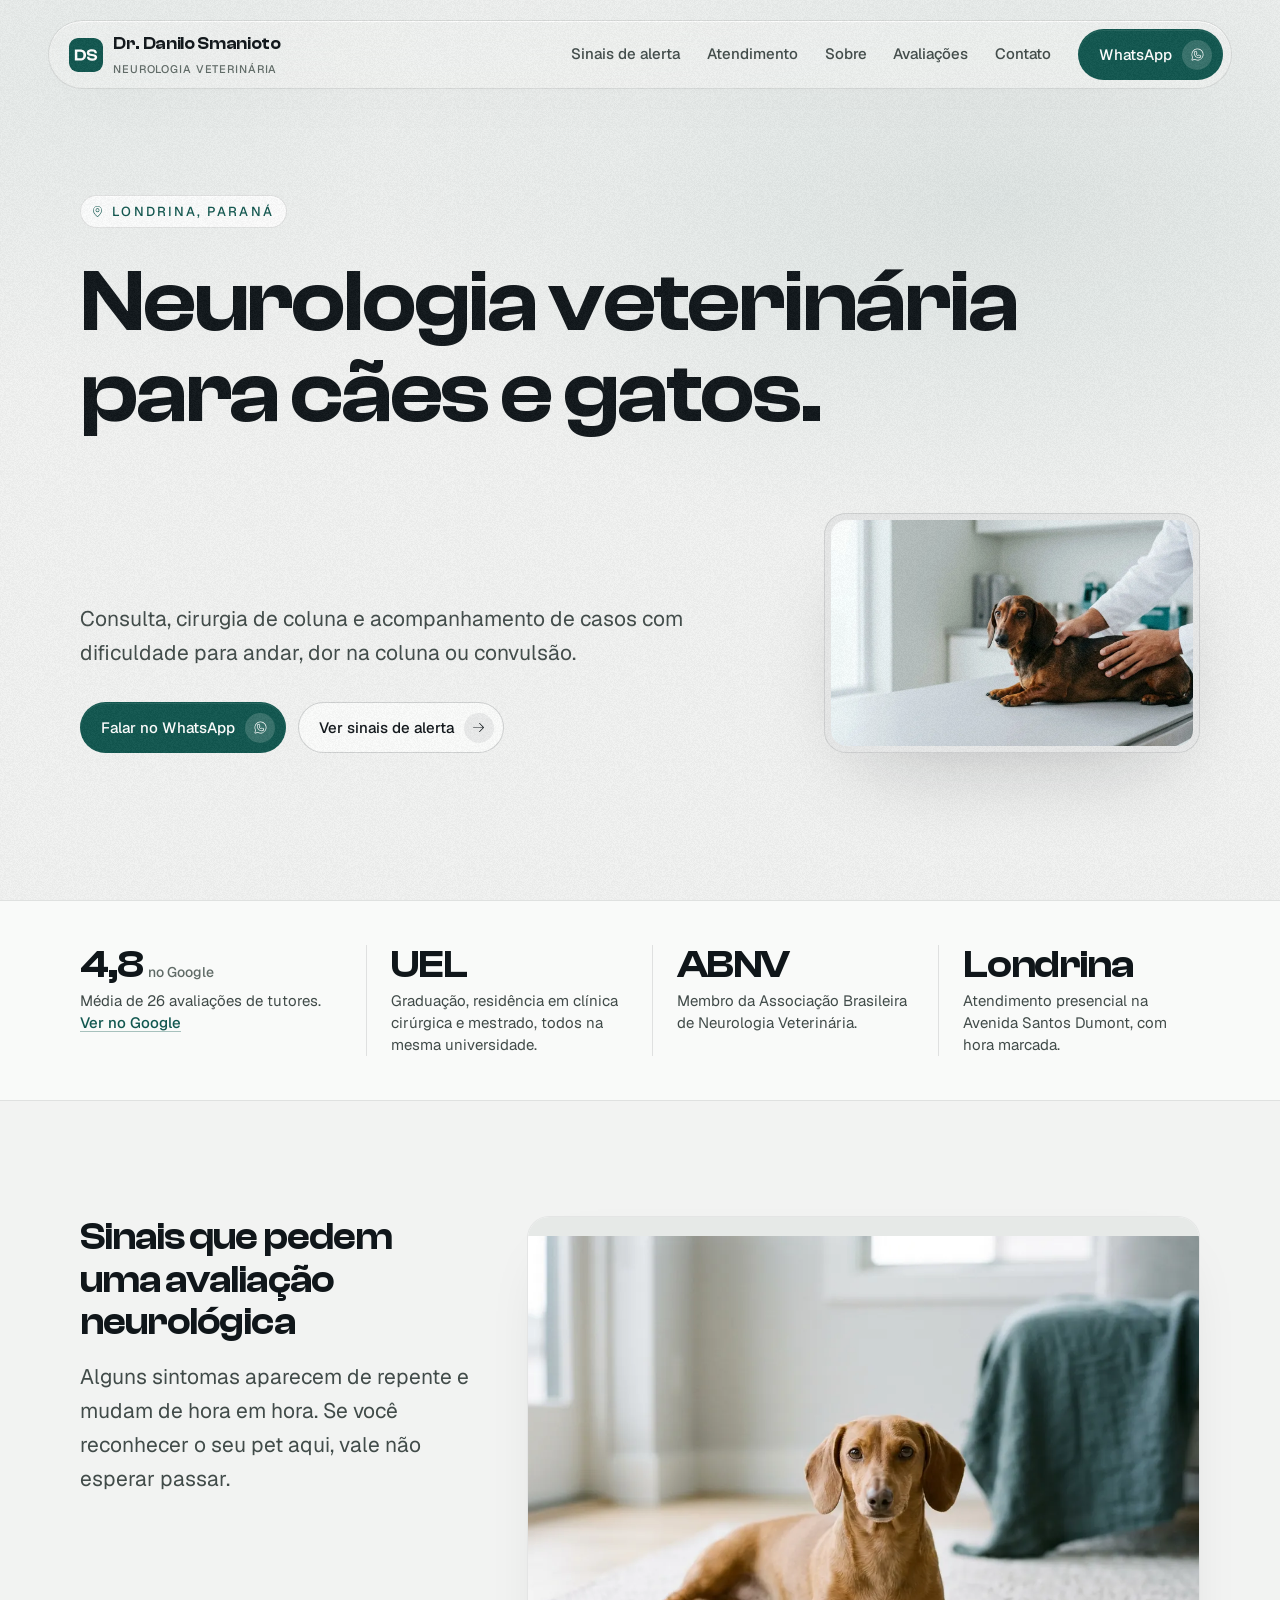
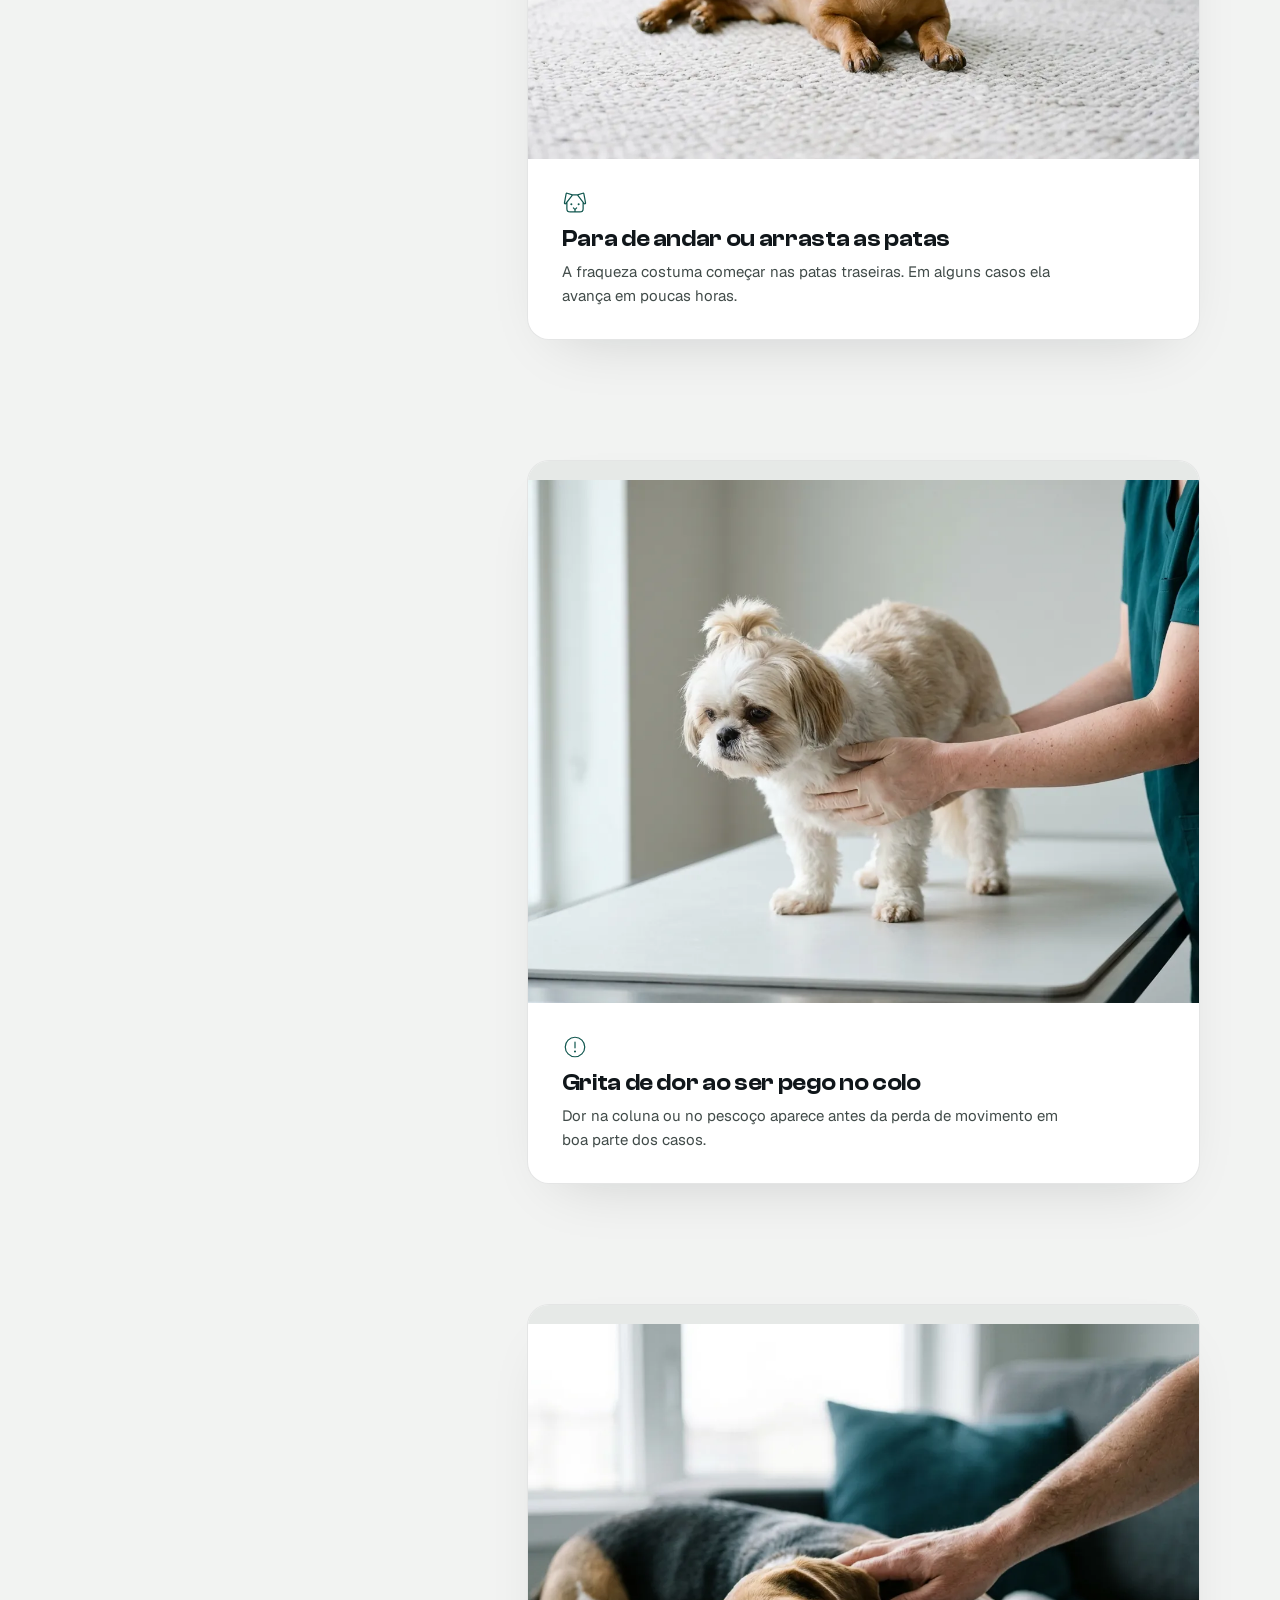
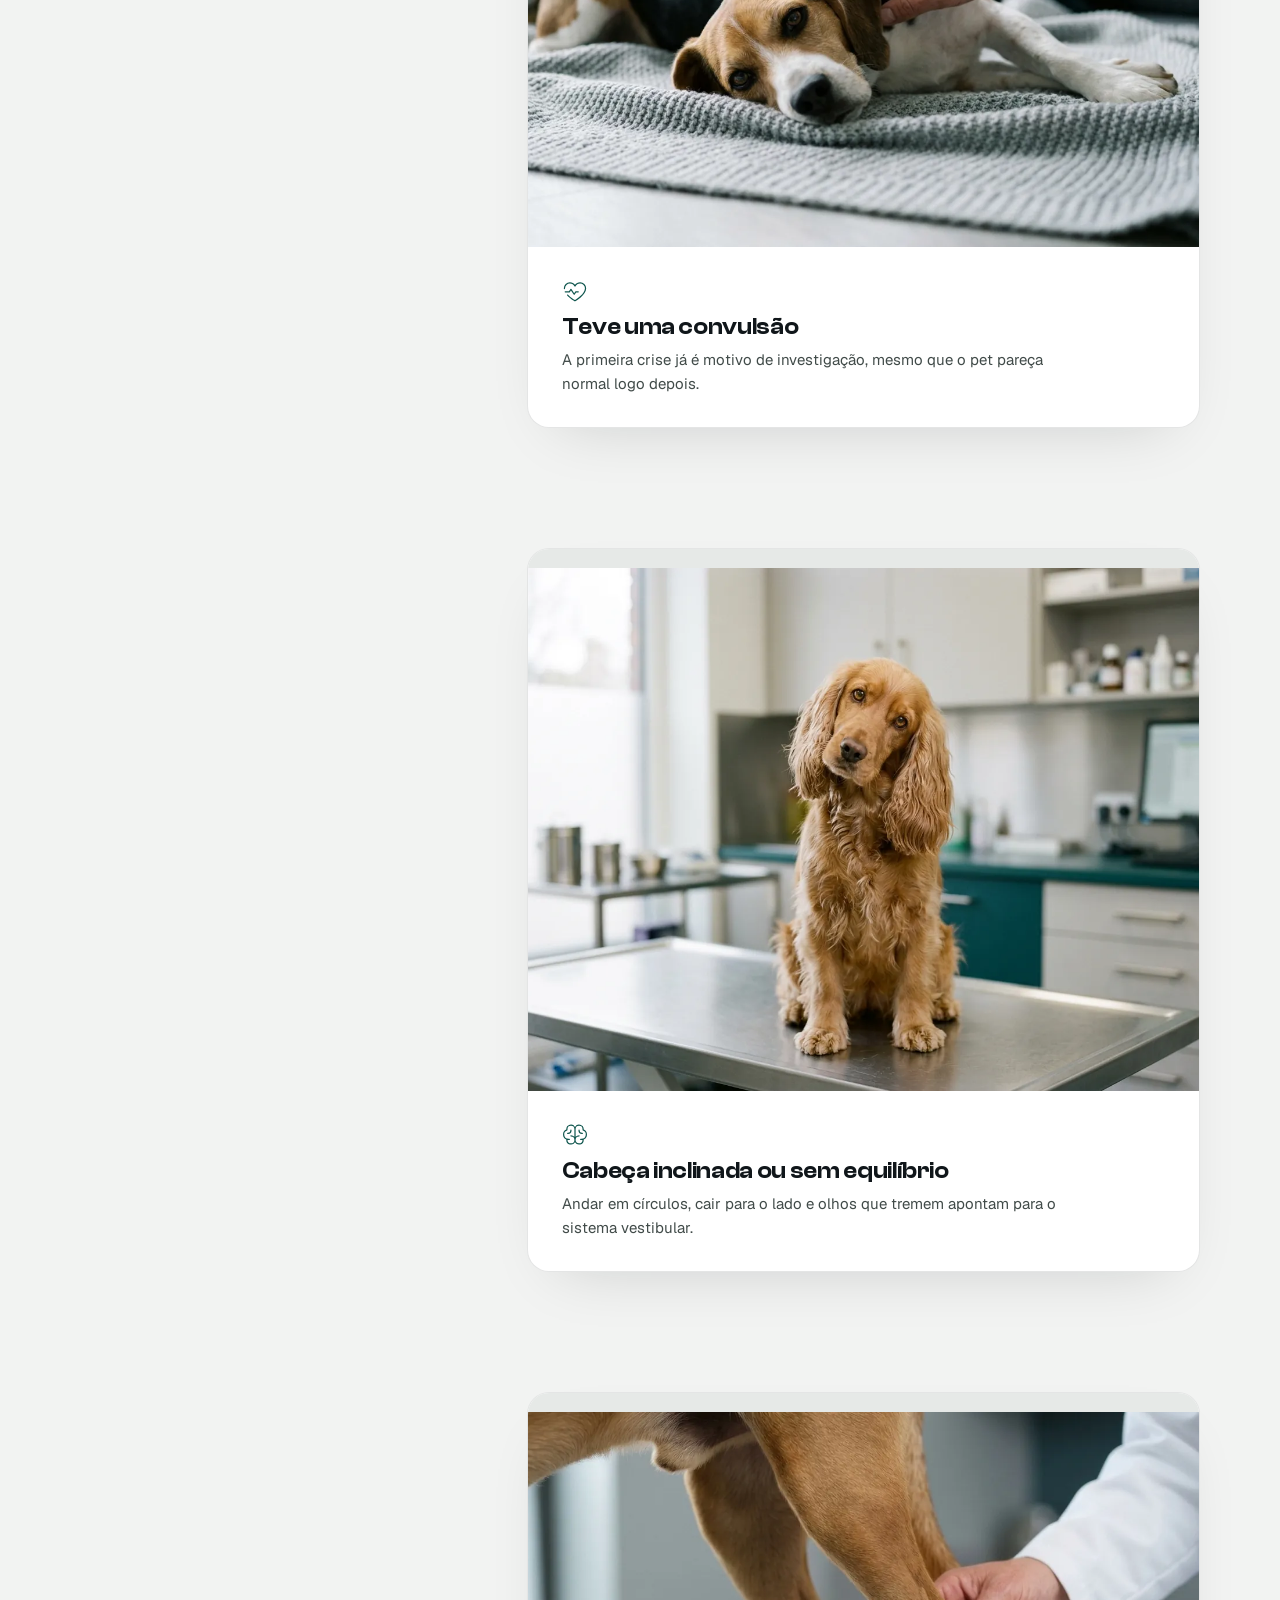
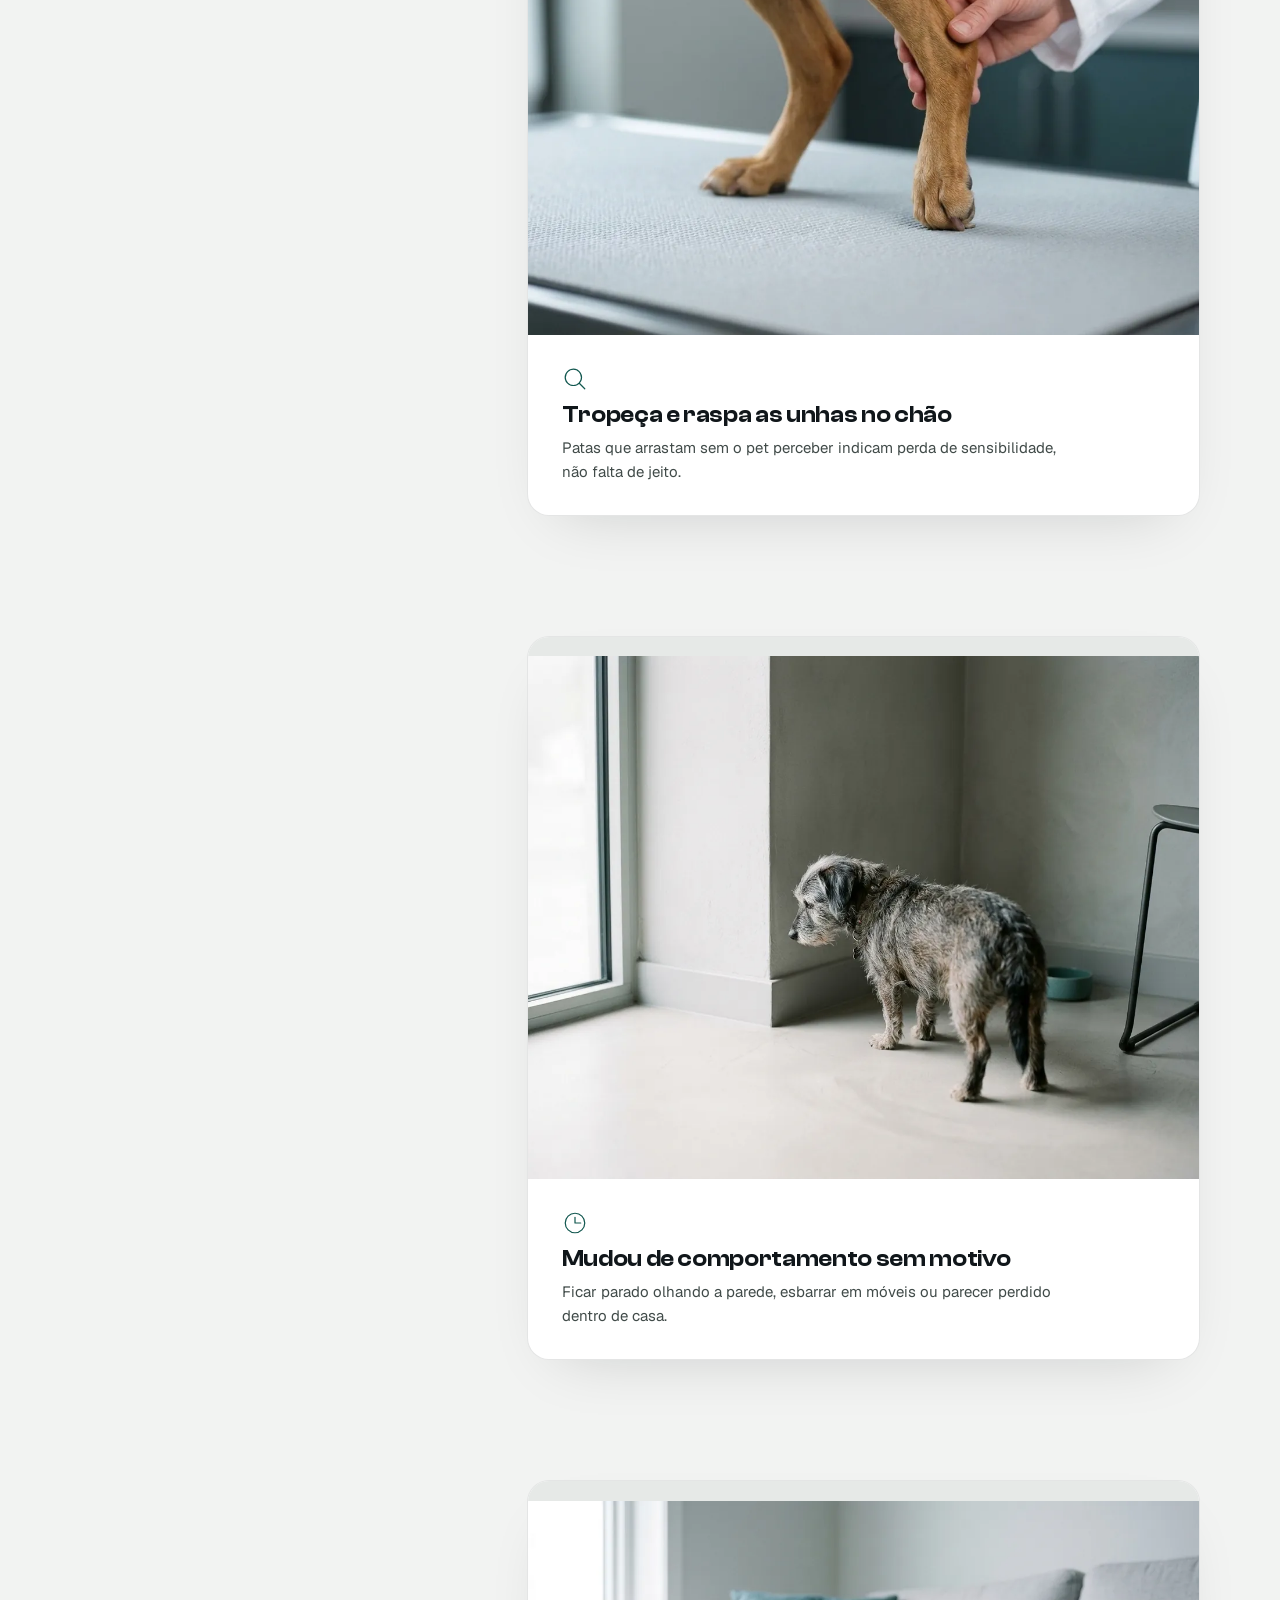
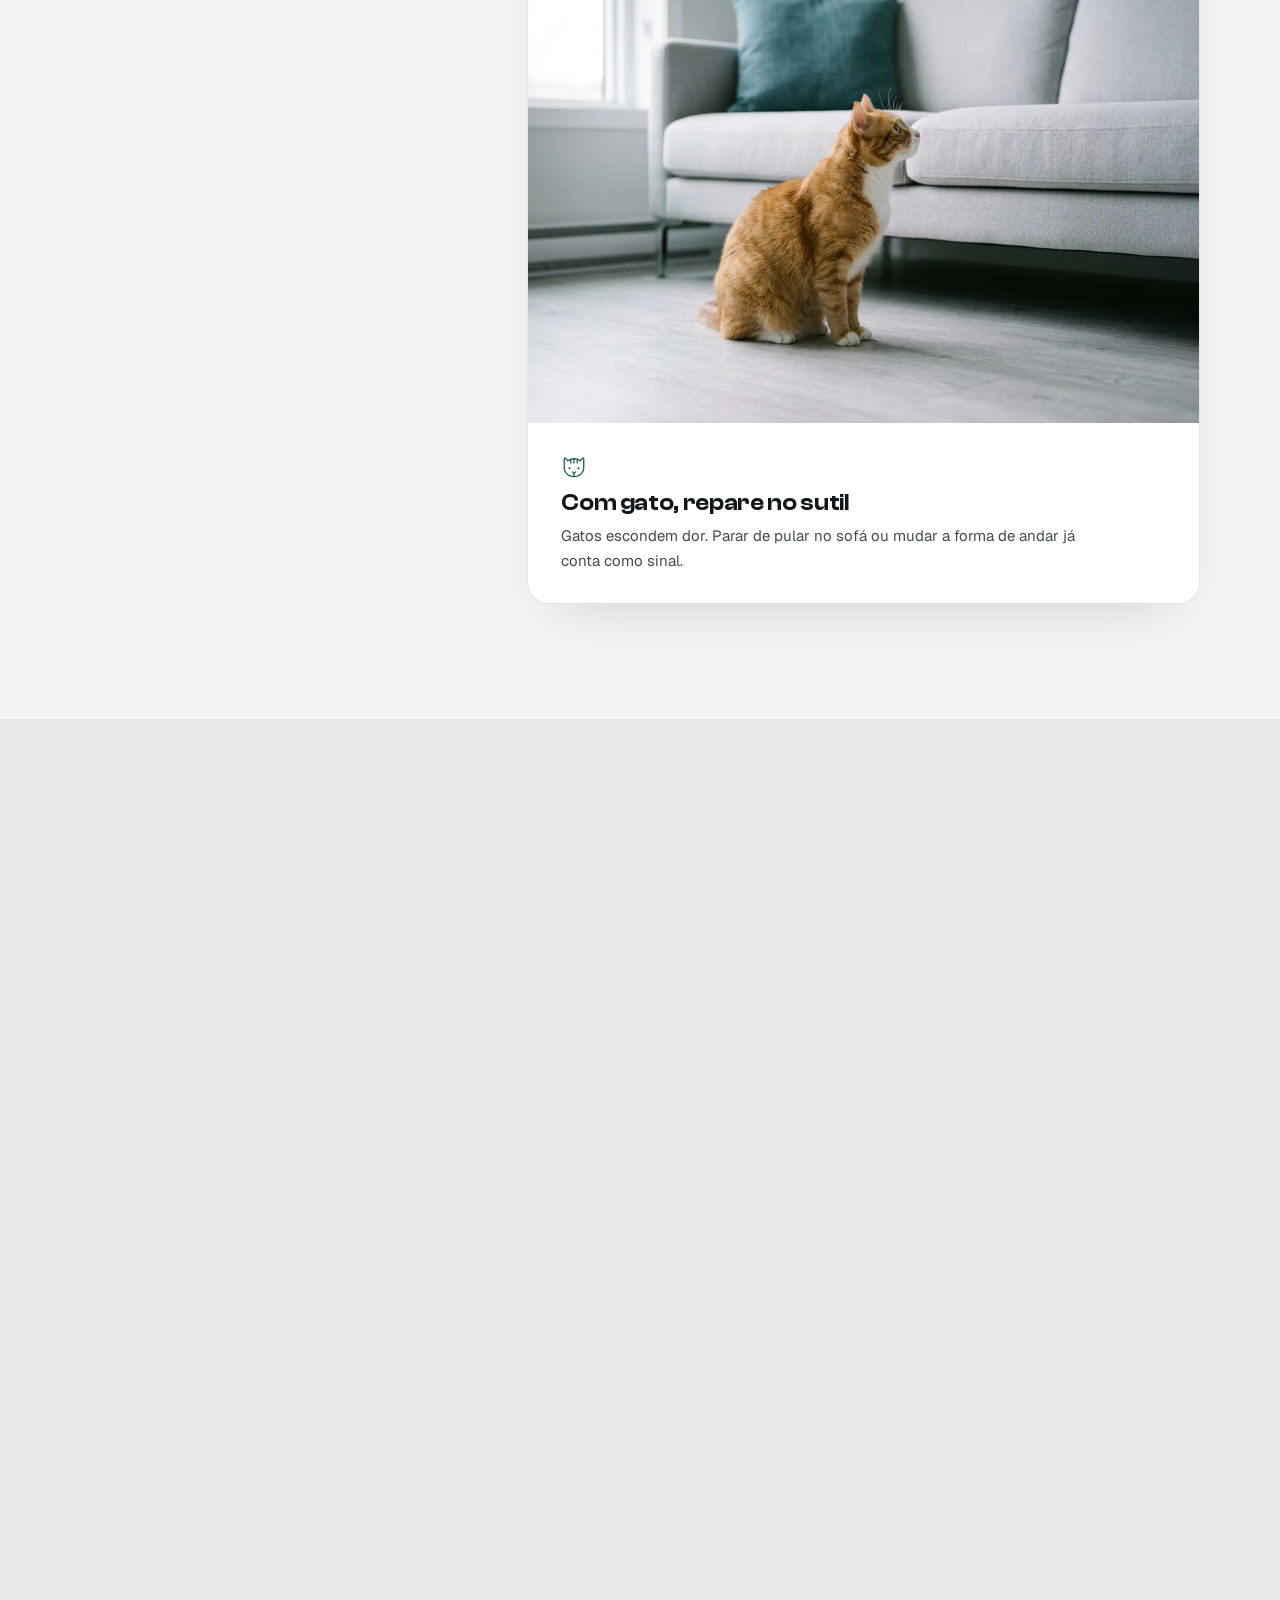
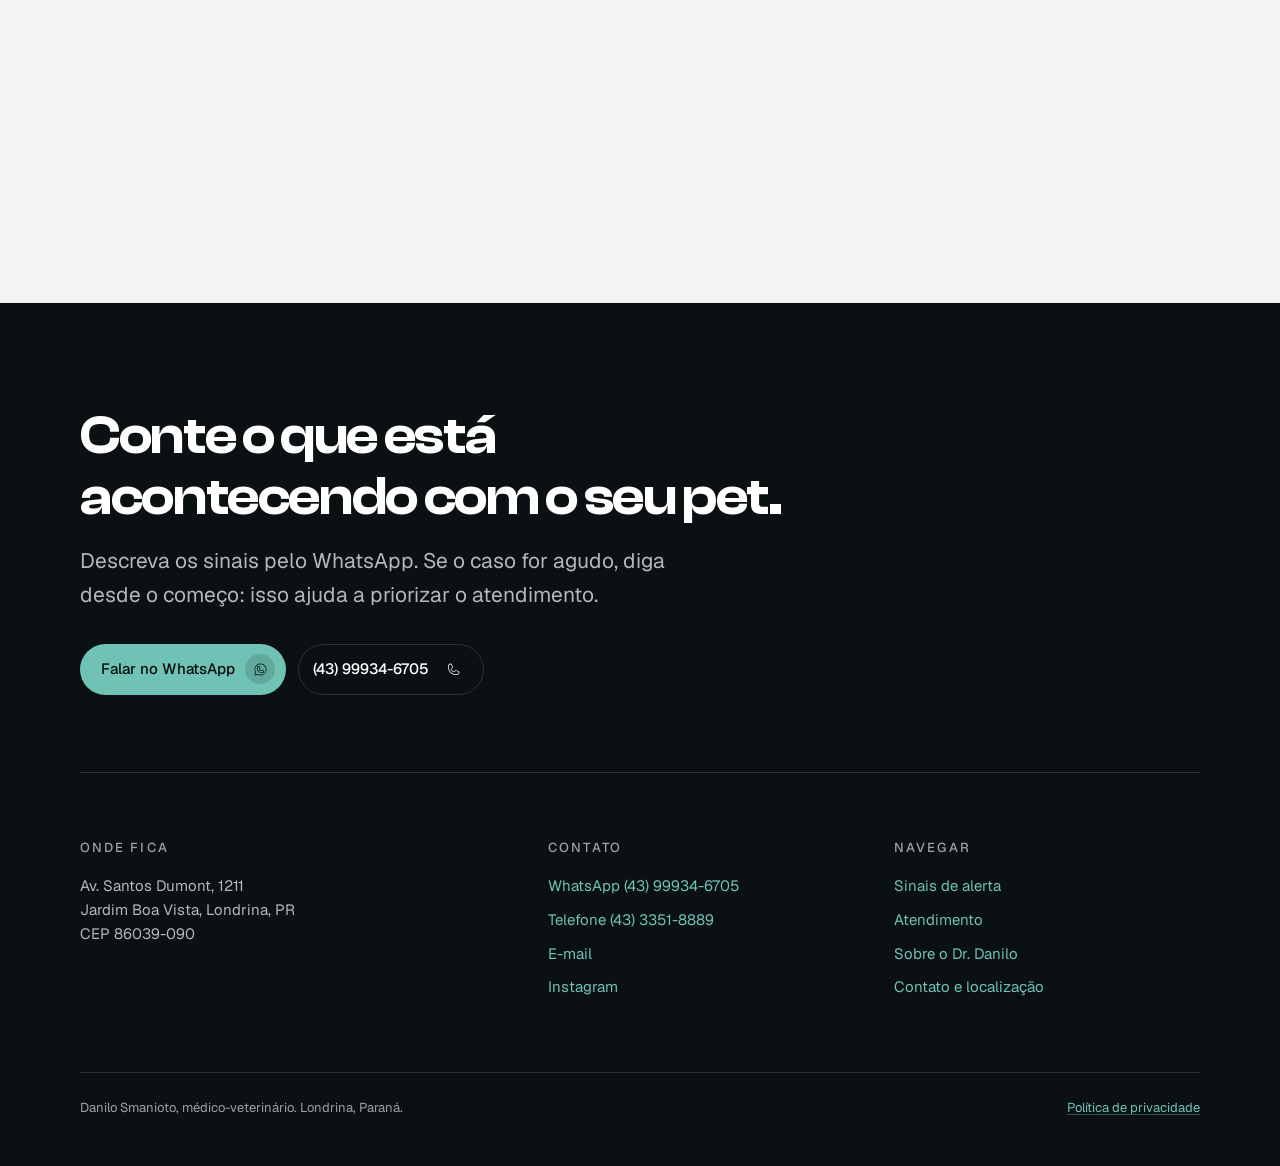
==== commit a63275b9: "feat: adiciona imagens nos cards da seção de sinais de alerta" ====
--- a/index.html
+++ b/index.html
@@ -315,45 +315,94 @@
         <ol class="signs__stack">
 
           <li class="signs__card">
-            <svg class="signs__icon" aria-hidden="true"><use href="/img/icons.svg#i-dog"></use></svg>
-            <h3>Para de andar ou arrasta as patas</h3>
-            <p>A fraqueza costuma começar nas patas traseiras. Em alguns casos ela avança em poucas horas.</p>
+            <picture class="signs__media">
+              <source srcset="/img/sinal-andar-600.webp 600w, /img/sinal-andar.webp 1200w" sizes="(min-width: 36rem) 22.5rem, 92vw" type="image/webp">
+              <img class="signs__image" src="/img/sinal-andar.jpg" width="1200" height="900" loading="lazy" decoding="async"
+                   alt="Cão dachshund caramelo apoiado nas patas dianteiras sobre tapete claro, com as patas traseiras sem apoio.">
+            </picture>
+            <div class="signs__body">
+              <svg class="signs__icon" aria-hidden="true"><use href="/img/icons.svg#i-dog"></use></svg>
+              <h3>Para de andar ou arrasta as patas</h3>
+              <p>A fraqueza costuma começar nas patas traseiras. Em alguns casos ela avança em poucas horas.</p>
+            </div>
           </li>
 
           <li class="signs__card">
-            <svg class="signs__icon" aria-hidden="true"><use href="/img/icons.svg#i-warning-circle"></use></svg>
-            <h3>Grita de dor ao ser pego no colo</h3>
-            <p>Dor na coluna ou no pescoço aparece antes da perda de movimento em boa parte dos casos.</p>
+            <picture class="signs__media">
+              <source srcset="/img/sinal-dor-600.webp 600w, /img/sinal-dor.webp 1200w" sizes="(min-width: 36rem) 22.5rem, 92vw" type="image/webp">
+              <img class="signs__image" src="/img/sinal-dor.jpg" width="1200" height="900" loading="lazy" decoding="async"
+                   alt="Cão shih tzu branco e caramelo com dorso arqueado e cabeça baixa enquanto mãos se aproximam com cuidado para apoiar o tórax.">
+            </picture>
+            <div class="signs__body">
+              <svg class="signs__icon" aria-hidden="true"><use href="/img/icons.svg#i-warning-circle"></use></svg>
+              <h3>Grita de dor ao ser pego no colo</h3>
+              <p>Dor na coluna ou no pescoço aparece antes da perda de movimento em boa parte dos casos.</p>
+            </div>
           </li>
 
           <li class="signs__card">
-            <svg class="signs__icon" aria-hidden="true"><use href="/img/icons.svg#i-heartbeat"></use></svg>
-            <h3>Teve uma convulsão</h3>
-            <p>A primeira crise já é motivo de investigação, mesmo que o pet pareça normal logo depois.</p>
+            <picture class="signs__media">
+              <source srcset="/img/sinal-convulsao-600.webp 600w, /img/sinal-convulsao.webp 1200w" sizes="(min-width: 36rem) 22.5rem, 92vw" type="image/webp">
+              <img class="signs__image" src="/img/sinal-convulsao.jpg" width="1200" height="900" loading="lazy" decoding="async"
+                   alt="Cão beagle tricolor deitado de lado em repouso sobre manta cinza-clara, com uma mão apoiada gentilmente no ombro.">
+            </picture>
+            <div class="signs__body">
+              <svg class="signs__icon" aria-hidden="true"><use href="/img/icons.svg#i-heartbeat"></use></svg>
+              <h3>Teve uma convulsão</h3>
+              <p>A primeira crise já é motivo de investigação, mesmo que o pet pareça normal logo depois.</p>
+            </div>
           </li>
 
           <li class="signs__card">
-            <svg class="signs__icon" aria-hidden="true"><use href="/img/icons.svg#i-brain"></use></svg>
-            <h3>Cabeça inclinada ou sem equilíbrio</h3>
-            <p>Andar em círculos, cair para o lado e olhos que tremem apontam para o sistema vestibular.</p>
+            <picture class="signs__media">
+              <source srcset="/img/sinal-equilibrio-600.webp 600w, /img/sinal-equilibrio.webp 1200w" sizes="(min-width: 36rem) 22.5rem, 92vw" type="image/webp">
+              <img class="signs__image" src="/img/sinal-equilibrio.jpg" width="1200" height="900" loading="lazy" decoding="async"
+                   alt="Cão cocker spaniel dourado sentado sobre mesa de exame com a cabeça claramente inclinada para o lado.">
+            </picture>
+            <div class="signs__body">
+              <svg class="signs__icon" aria-hidden="true"><use href="/img/icons.svg#i-brain"></use></svg>
+              <h3>Cabeça inclinada ou sem equilíbrio</h3>
+              <p>Andar em círculos, cair para o lado e olhos que tremem apontam para o sistema vestibular.</p>
+            </div>
           </li>
 
           <li class="signs__card">
-            <svg class="signs__icon" aria-hidden="true"><use href="/img/icons.svg#i-magnifying-glass"></use></svg>
-            <h3>Tropeça e raspa as unhas no chão</h3>
-            <p>Patas que arrastam sem o pet perceber indicam perda de sensibilidade, não falta de jeito.</p>
+            <picture class="signs__media">
+              <source srcset="/img/sinal-tropeca-600.webp 600w, /img/sinal-tropeca.webp 1200w" sizes="(min-width: 36rem) 22.5rem, 92vw" type="image/webp">
+              <img class="signs__image" src="/img/sinal-tropeca.jpg" width="1200" height="900" loading="lazy" decoding="async"
+                   alt="Detalhe das patas traseiras de um cão caramelo sobre tapete de exame com a mão de um veterinário apoiando o membro durante teste de propriocepção.">
+            </picture>
+            <div class="signs__body">
+              <svg class="signs__icon" aria-hidden="true"><use href="/img/icons.svg#i-magnifying-glass"></use></svg>
+              <h3>Tropeça e raspa as unhas no chão</h3>
+              <p>Patas que arrastam sem o pet perceber indicam perda de sensibilidade, não falta de jeito.</p>
+            </div>
           </li>
 
           <li class="signs__card">
-            <svg class="signs__icon" aria-hidden="true"><use href="/img/icons.svg#i-clock"></use></svg>
-            <h3>Mudou de comportamento sem motivo</h3>
-            <p>Ficar parado olhando a parede, esbarrar em móveis ou parecer perdido dentro de casa.</p>
+            <picture class="signs__media">
+              <source srcset="/img/sinal-comportamento-600.webp 600w, /img/sinal-comportamento.webp 1200w" sizes="(min-width: 36rem) 22.5rem, 92vw" type="image/webp">
+              <img class="signs__image" src="/img/sinal-comportamento.jpg" width="1200" height="900" loading="lazy" decoding="async"
+                   alt="Cão idoso sem raça definida parado diante de um canto de parede cinza-claro, com expressão desorientada.">
+            </picture>
+            <div class="signs__body">
+              <svg class="signs__icon" aria-hidden="true"><use href="/img/icons.svg#i-clock"></use></svg>
+              <h3>Mudou de comportamento sem motivo</h3>
+              <p>Ficar parado olhando a parede, esbarrar em móveis ou parecer perdido dentro de casa.</p>
+            </div>
           </li>
 
           <li class="signs__card signs__card--last">
-            <svg class="signs__icon" aria-hidden="true"><use href="/img/icons.svg#i-cat"></use></svg>
-            <h3>Com gato, repare no sutil</h3>
-            <p>Gatos escondem dor. Parar de pular no sofá ou mudar a forma de andar já conta como sinal.</p>
+            <picture class="signs__media">
+              <source srcset="/img/sinal-gato-600.webp 600w, /img/sinal-gato.webp 1200w" sizes="(min-width: 36rem) 22.5rem, 92vw" type="image/webp">
+              <img class="signs__image" src="/img/sinal-gato.jpg" width="1200" height="900" loading="lazy" decoding="async"
+                   alt="Gato laranja e branco sentado no chão em frente a um sofá cinza, olhando para cima como quem hesita em pular.">
+            </picture>
+            <div class="signs__body">
+              <svg class="signs__icon" aria-hidden="true"><use href="/img/icons.svg#i-cat"></use></svg>
+              <h3>Com gato, repare no sutil</h3>
+              <p>Gatos escondem dor. Parar de pular no sofá ou mudar a forma de andar já conta como sinal.</p>
+            </div>
           </li>
 
         </ol>
--- a/css/site.css
+++ b/css/site.css
@@ -6,6 +6,6 @@
 420px circle at var(--mx,50%) var(--my,0%),color-mix(in oklab,var(--accent-700) 14%,transparent),transparent 62%
 );opacity:0;transition:opacity var(--dur-base) var(--ease-out)}.card:is(:hover,:focus-visible,:focus-within){transform:translateY(-3px);border-color:var(--line-strong);box-shadow:var(--shadow-lift),var(--shadow-inset)}.card:is(:hover,:focus-visible,:focus-within)::before{opacity:1}.card>*{position:relative}.card--tinted{background:var(--accent-050);border-color:color-mix(in oklab,var(--accent-700) 16%,transparent)}.card--ink{background:var(--ink-950);border-color:transparent;color:#B6B7B8;box-shadow:var(--shadow-lift),var(--shadow-inset-dark)}.card--ink h3{color:#FFFFFF}@media (prefers-reduced-motion:reduce){.card:is(:hover,:focus-visible,:focus-within){transform:none}.card::before{display:none}}.footer{position:relative;background:var(--ink-950);color:#B6B7B8;padding-block:clamp(4rem,8vw,7rem) clamp(2rem,4vw,3rem)}.footer a:not(.button){color:var(--accent-300);text-decoration-color:color-mix(in oklab,var(--accent-300) 40%,transparent)}.footer a:not(.button):hover{color:#8AD2C6}.footer__cta{padding-bottom:clamp(3rem,6vw,5rem);margin-bottom:clamp(3rem,6vw,4rem);border-bottom:1px solid var(--line-dark)}.footer__cta h2{color:#FFFFFF;max-width:18ch}.footer__cta p{margin-top:var(--sp-3);margin-bottom:var(--sp-5);max-width:44ch;font-size:var(--fs-lead)}.footer__title{font-family:var(--font-sans);font-size:var(--fs-xs);font-weight:500;letter-spacing:var(--tracking-label);text-transform:uppercase;color:#9FA1A2;margin-bottom:var(--sp-3)}.footer__list{display:grid;gap:0.6rem;font-size:var(--fs-sm)}.footer__list a{text-decoration:none}.footer__bottom{margin-top:clamp(3rem,6vw,4.5rem);padding-top:var(--sp-4);border-top:1px solid var(--line-dark);display:flex;flex-wrap:wrap;gap:var(--sp-3) var(--sp-5);align-items:baseline;justify-content:space-between;font-size:var(--fs-xs);color:#9FA1A2}
 .header{position:fixed;inset-block-start:0;inset-inline:0;z-index:var(--z-sticky);padding:clamp(0.75rem,2vw,1.25rem) var(--gutter);transition:transform var(--dur-base) var(--ease-in-out);will-change:transform}.header[data-hidden="true"]{transform:translateY(-130%)}.header__inner{display:flex;align-items:center;gap:var(--sp-4);max-width:var(--container);margin-inline:auto;padding:0.5rem 0.5rem 0.5rem 1rem;min-height:56px;background:color-mix(in oklab,var(--surface-0) 94%,transparent);border:1px solid var(--line);border-radius:var(--r-pill);box-shadow:var(--shadow-soft),var(--shadow-inset);transition:background var(--dur-base) var(--ease-in-out),box-shadow var(--dur-base) var(--ease-in-out)}.header[data-scrolled="true"] .header__inner{background:color-mix(in oklab,var(--surface-0) 88%,transparent);box-shadow:var(--shadow-lift),var(--shadow-inset)}.brand{display:inline-flex;align-items:center;gap:0.625rem;text-decoration:none;color:var(--ink-900);flex:0 0 auto}.brand__mark{width:34px;height:34px;border-radius:9px;flex:0 0 auto}.brand__name{font-family:var(--font-display);font-size:1.0625rem;font-weight:600;letter-spacing:-0.02em;line-height:1;white-space:nowrap}.brand__role{display:block;font-family:var(--font-sans);font-size:0.6875rem;font-weight:500;letter-spacing:0.08em;text-transform:uppercase;color:var(--ink-400);margin-top:0.2rem}.nav{display:none;margin-inline-start:auto;align-items:center;gap:clamp(0.5rem,1.6vw,1.5rem)}.nav__link{position:relative;padding:0.4rem 0.2rem;color:var(--ink-600);font-size:var(--fs-sm);font-weight:500;text-decoration:none;white-space:nowrap}.nav__link::after{content:"";position:absolute;left:0;bottom:0.15rem;width:100%;height:1px;background:var(--accent-700);transform:scaleX(0);transform-origin:right;transition:transform var(--dur-base) var(--ease-out)}.nav__link:hover,.nav__link:focus-visible{color:var(--ink-900)}.nav__link:hover::after,.nav__link:focus-visible::after{transform:scaleX(1);transform-origin:left}@media (min-width:62rem){.nav{display:flex}.header__inner{padding-inline:1.25rem 0.5rem}}@supports (backdrop-filter:blur(1px)){@media (min-width:62rem){.header__inner{background:color-mix(in oklab,var(--surface-0) 72%,transparent);backdrop-filter:blur(18px) saturate(1.3)}.header[data-scrolled="true"] .header__inner{background:color-mix(in oklab,var(--surface-0) 82%,transparent)}}}.burger{margin-inline-start:auto;width:44px;height:44px;display:grid;place-items:center;background:transparent;border:1px solid var(--line);border-radius:var(--r-pill);cursor:pointer}.burger__box{position:relative;width:18px;height:12px}.burger__box span{position:absolute;left:0;width:100%;height:1.5px;background:var(--ink-900);border-radius:2px;transition:transform var(--dur-base) var(--ease-in-out),opacity var(--dur-fast) var(--ease-in-out)}.burger__box span:nth-child(1){top:0}.burger__box span:nth-child(2){top:50%;transform:translateY(-50%)}.burger__box span:nth-child(3){bottom:0}.burger[aria-expanded="true"] .burger__box span:nth-child(1){top:50%;transform:translateY(-50%) rotate(45deg)}.burger[aria-expanded="true"] .burger__box span:nth-child(2){opacity:0}.burger[aria-expanded="true"] .burger__box span:nth-child(3){bottom:auto;top:50%;transform:translateY(-50%) rotate(-45deg)}@media (min-width:62rem){.burger{display:none}}.menu{position:fixed;inset:0;z-index:var(--z-overlay);display:grid;align-content:center;padding:var(--sp-8) var(--gutter);background:var(--surface-0);opacity:0;visibility:hidden;transition:opacity var(--dur-base) var(--ease-in-out),visibility var(--dur-base) var(--ease-in-out)}.menu[data-open="true"]{opacity:1;visibility:visible}.menu__list{display:grid;gap:0.25rem;max-width:var(--container);margin-inline:auto;width:100%}.menu__list a{display:block;padding:0.5rem 0;font-family:var(--font-display);font-size:clamp(2rem,9vw,3rem);font-weight:600;letter-spacing:-0.03em;color:var(--ink-900);text-decoration:none;transform:translateY(2rem);opacity:0;transition:transform var(--dur-slow) var(--ease-out),opacity var(--dur-slow) var(--ease-out),color var(--dur-fast) var(--ease-in-out)}.menu[data-open="true"] .menu__list a{transform:translateY(0);opacity:1}.menu__list li:nth-child(1) a{transition-delay:60ms}.menu__list li:nth-child(2) a{transition-delay:110ms}.menu__list li:nth-child(3) a{transition-delay:160ms}.menu__list li:nth-child(4) a{transition-delay:210ms}.menu__list li:nth-child(5) a{transition-delay:260ms}.menu__list li:nth-child(6) a{transition-delay:310ms}.menu__footer{max-width:var(--container);margin:var(--sp-6) auto 0;width:100%;display:flex;flex-wrap:wrap;gap:var(--sp-3)}@media (min-width:62rem){.menu{display:none}}.header-sentinel{position:absolute;top:0;left:0;width:1px;height:90px;pointer-events:none}.header__cta{flex:0 0 auto}@media (max-width:61.99rem){.header__inner{gap:var(--sp-2);padding:0.4rem 0.4rem 0.4rem 0.75rem;min-height:52px}.brand__mark{width:30px;height:30px}.brand__name{font-size:0.9375rem}.brand__role{display:none}.burger{width:40px;height:40px}.header__cta{order:1;padding:0;width:40px;height:40px;font-size:0;justify-content:center}.header__cta .button__icon{width:40px;height:40px;background:transparent}.header__cta .button__icon svg{width:19px;height:19px}}@media (max-width:30rem){.brand__surname{display:none}}
-.hero::before{content:"";position:absolute;inset:0;pointer-events:none;background:radial-gradient(70% 55% at 78% 22%,color-mix(in oklab,var(--accent-700) 9%,transparent),transparent 70%),radial-gradient(60% 50% at 8% 8%,color-mix(in oklab,var(--accent-700) 5%,transparent),transparent 72%)}.hero>*{position:relative}.hero__head>*,.hero__bottom>*{position:relative}.hero__eyebrow{display:inline-flex;align-items:center;gap:0.5rem;padding:0.3rem 0.75rem 0.3rem 0.65rem;margin-bottom:clamp(1.25rem,3vw,2rem);background:color-mix(in oklab,var(--surface-1) 80%,transparent);border:1px solid var(--line);border-radius:var(--r-pill);box-shadow:var(--shadow-inset)}.hero__eyebrow svg{width:13px;height:13px;fill:var(--accent-700);flex:0 0 auto}.hero h1{max-width:100%;hyphens:manual}.hero__lead{margin-bottom:clamp(1.5rem,3vw,2rem);max-width:46ch;font-size:var(--fs-lead);color:var(--ink-600)}.credential{position:relative;align-self:end}.credential__core{padding:clamp(1.5rem,3vw,2rem);display:grid;gap:var(--sp-4)}.credential__person{display:flex;align-items:center;gap:var(--sp-3)}.credential__photo{width:72px;height:72px;flex:0 0 auto;border-radius:var(--r-pill);object-fit:cover;background:var(--surface-2);box-shadow:0 0 0 1px var(--line),0 0 0 5px color-mix(in oklab,var(--accent-700) 9%,transparent)}.credential__name{font-family:var(--font-display);font-size:1.375rem;font-weight:600;letter-spacing:-0.02em;line-height:1.1;color:var(--ink-900)}.credential__role{display:block;margin-top:0.3rem;font-size:var(--fs-sm);color:var(--ink-400)}.credential__list{display:grid;gap:0.85rem;padding-top:var(--sp-4);border-top:1px solid var(--line);font-size:var(--fs-sm);line-height:1.5}.credential__list li{display:grid;grid-template-columns:16px 1fr;gap:0.7rem;align-items:start;color:var(--ink-600)}.credential__list svg{width:16px;height:16px;margin-top:0.2rem;fill:var(--accent-700)}.credential__list b{color:var(--ink-900);font-weight:600}.proof{border-block:1px solid var(--line);background:color-mix(in oklab,var(--surface-1) 55%,transparent)}.proof__grid{display:grid;gap:var(--sp-5);padding-block:clamp(2rem,4vw,2.75rem)}@media (min-width:40rem){.proof__grid{grid-template-columns:repeat(2,minmax(0,1fr))}}@media (min-width:64rem){.proof__grid{grid-template-columns:repeat(4,minmax(0,1fr));gap:var(--sp-4)}}.proof__item{display:grid;gap:0.35rem;align-content:start}.proof__value{font-family:var(--font-display);font-size:clamp(1.75rem,1.2rem + 1.6vw,2.5rem);font-weight:600;letter-spacing:-0.03em;line-height:1;color:var(--ink-900);font-variant-numeric:tabular-nums}.proof__value span{font-family:var(--font-sans);font-size:0.875rem;font-weight:500;letter-spacing:0;color:var(--ink-400);margin-left:0.35rem}.proof__label{font-size:var(--fs-sm);color:var(--ink-600);line-height:1.45;max-width:28ch}.proof__item a{font-weight:500}@media (min-width:64rem){.proof__item:not(:first-child){padding-left:var(--sp-4);border-left:1px solid var(--line)}}.hero__media{margin:0;overflow:hidden;box-shadow:var(--shadow-lift)}.hero__media img{width:100%;height:auto;aspect-ratio:16 / 10;object-fit:cover;border-radius:calc(var(--r-lg) - var(--bezel));background:var(--surface-2)}@media (max-width:47.99rem){.hero__media img{aspect-ratio:4 / 5}}.signs__grid{display:grid;gap:clamp(2.5rem,5vw,4rem);align-items:start}@media (min-width:64rem){.signs__grid{grid-template-columns:minmax(0,0.85fr) minmax(0,1.15fr);gap:clamp(3rem,6vw,6rem)}.signs__intro{position:sticky;top:clamp(8rem,16vh,11rem)}.signs__intro .section-head{margin-bottom:0}}.signs__stack{margin:0;padding:0;list-style:none}.signs__card:nth-child(1){--i:0}.signs__card:nth-child(2){--i:1}.signs__card:nth-child(3){--i:2}.signs__card:nth-child(4){--i:3}.signs__card:nth-child(5){--i:4}.signs__card:nth-child(6){--i:5}.signs__card:nth-child(7){--i:6}.signs__card:nth-child(8){--i:7}.signs__card{position:sticky;top:calc(5.5rem + var(--i,0) * 0.75rem);display:grid;gap:var(--sp-2);align-content:center;min-height:15rem;margin-bottom:var(--sp-3);padding:clamp(1.75rem,3.5vw,2.5rem);background:var(--surface-1);border:1px solid var(--line);border-radius:var(--r-lg);box-shadow:var(--shadow-soft),var(--shadow-inset)}@media (min-width:64rem){.signs__card{top:calc(7.5rem + var(--i,0) * 1rem);min-height:17rem;margin-bottom:var(--sp-4)}}.signs__card--last{position:relative;top:auto}.signs__icon{width:30px;height:30px;fill:var(--accent-700);margin-bottom:var(--sp-1)}.signs__card h3{font-size:clamp(1.1875rem,1.05rem + 0.5vw,1.5rem)}.signs__card p{font-size:var(--fs-sm);color:var(--ink-600);max-width:44ch}@supports (animation-timeline:view()){@media (prefers-reduced-motion:no-preference) and (min-width:64rem){.signs__card:not(.signs__card--last){animation:card-recede linear both;animation-timeline:view();animation-range:exit -20% exit 90%;transform-origin:center top}}}@keyframes card-recede{to{transform:scale(0.955);opacity:0.72}}
+.hero::before{content:"";position:absolute;inset:0;pointer-events:none;background:radial-gradient(70% 55% at 78% 22%,color-mix(in oklab,var(--accent-700) 9%,transparent),transparent 70%),radial-gradient(60% 50% at 8% 8%,color-mix(in oklab,var(--accent-700) 5%,transparent),transparent 72%)}.hero>*{position:relative}.hero__head>*,.hero__bottom>*{position:relative}.hero__eyebrow{display:inline-flex;align-items:center;gap:0.5rem;padding:0.3rem 0.75rem 0.3rem 0.65rem;margin-bottom:clamp(1.25rem,3vw,2rem);background:color-mix(in oklab,var(--surface-1) 80%,transparent);border:1px solid var(--line);border-radius:var(--r-pill);box-shadow:var(--shadow-inset)}.hero__eyebrow svg{width:13px;height:13px;fill:var(--accent-700);flex:0 0 auto}.hero h1{max-width:100%;hyphens:manual}.hero__lead{margin-bottom:clamp(1.5rem,3vw,2rem);max-width:46ch;font-size:var(--fs-lead);color:var(--ink-600)}.credential{position:relative;align-self:end}.credential__core{padding:clamp(1.5rem,3vw,2rem);display:grid;gap:var(--sp-4)}.credential__person{display:flex;align-items:center;gap:var(--sp-3)}.credential__photo{width:72px;height:72px;flex:0 0 auto;border-radius:var(--r-pill);object-fit:cover;background:var(--surface-2);box-shadow:0 0 0 1px var(--line),0 0 0 5px color-mix(in oklab,var(--accent-700) 9%,transparent)}.credential__name{font-family:var(--font-display);font-size:1.375rem;font-weight:600;letter-spacing:-0.02em;line-height:1.1;color:var(--ink-900)}.credential__role{display:block;margin-top:0.3rem;font-size:var(--fs-sm);color:var(--ink-400)}.credential__list{display:grid;gap:0.85rem;padding-top:var(--sp-4);border-top:1px solid var(--line);font-size:var(--fs-sm);line-height:1.5}.credential__list li{display:grid;grid-template-columns:16px 1fr;gap:0.7rem;align-items:start;color:var(--ink-600)}.credential__list svg{width:16px;height:16px;margin-top:0.2rem;fill:var(--accent-700)}.credential__list b{color:var(--ink-900);font-weight:600}.proof{border-block:1px solid var(--line);background:color-mix(in oklab,var(--surface-1) 55%,transparent)}.proof__grid{display:grid;gap:var(--sp-5);padding-block:clamp(2rem,4vw,2.75rem)}@media (min-width:40rem){.proof__grid{grid-template-columns:repeat(2,minmax(0,1fr))}}@media (min-width:64rem){.proof__grid{grid-template-columns:repeat(4,minmax(0,1fr));gap:var(--sp-4)}}.proof__item{display:grid;gap:0.35rem;align-content:start}.proof__value{font-family:var(--font-display);font-size:clamp(1.75rem,1.2rem + 1.6vw,2.5rem);font-weight:600;letter-spacing:-0.03em;line-height:1;color:var(--ink-900);font-variant-numeric:tabular-nums}.proof__value span{font-family:var(--font-sans);font-size:0.875rem;font-weight:500;letter-spacing:0;color:var(--ink-400);margin-left:0.35rem}.proof__label{font-size:var(--fs-sm);color:var(--ink-600);line-height:1.45;max-width:28ch}.proof__item a{font-weight:500}@media (min-width:64rem){.proof__item:not(:first-child){padding-left:var(--sp-4);border-left:1px solid var(--line)}}.hero__media{margin:0;overflow:hidden;box-shadow:var(--shadow-lift)}.hero__media img{width:100%;height:auto;aspect-ratio:16 / 10;object-fit:cover;border-radius:calc(var(--r-lg) - var(--bezel));background:var(--surface-2)}@media (max-width:47.99rem){.hero__media img{aspect-ratio:4 / 5}}.signs__grid{display:grid;gap:clamp(2.5rem,5vw,4rem);align-items:start}@media (min-width:64rem){.signs__grid{grid-template-columns:minmax(0,0.74fr) minmax(0,1.26fr);gap:clamp(2.5rem,4vw,4rem)}.signs__intro{position:sticky;top:clamp(8rem,16vh,11rem)}.signs__intro .section-head{margin-bottom:0}.signs__intro h2{font-size:clamp(1.75rem,1.1rem + 1.75vw,2.375rem)}}.signs__stack{margin:0;padding:0;list-style:none}.signs__card:nth-child(1){--i:0}.signs__card:nth-child(2){--i:1}.signs__card:nth-child(3){--i:2}.signs__card:nth-child(4){--i:3}.signs__card:nth-child(5){--i:4}.signs__card:nth-child(6){--i:5}.signs__card:nth-child(7){--i:6}.signs__card:nth-child(8){--i:7}.signs__card{position:sticky;top:calc(4rem + var(--i,0) * 0.5rem);height:max(22rem,calc(100svh - 9rem));margin-bottom:6rem;display:grid;grid-template-rows:minmax(0,1fr) auto;padding:0;overflow:hidden;background:var(--surface-1);border:1px solid var(--line);border-radius:var(--r-lg);box-shadow:var(--shadow-soft),var(--shadow-inset)}@media (min-width:64rem){.signs__card{top:calc(4.5rem + var(--i,0) * 0.55rem);height:max(23rem,calc(100svh - 11rem));margin-bottom:7.5rem}}.signs__card--last{position:relative;top:auto;margin-bottom:0}.signs__media{display:grid;width:100%;min-height:0;overflow:hidden;background:var(--surface-2)}.signs__image{width:100%;height:100%;object-fit:cover}.signs__body{padding:clamp(1.25rem,2.6vw,1.9rem) clamp(1.35rem,2.8vw,2.1rem);display:grid;gap:0.5rem;align-content:center}.signs__icon{width:26px;height:26px;fill:var(--accent-700);margin-bottom:0.15rem}.signs__card h3{font-size:clamp(1.1875rem,1.05rem + 0.5vw,1.5rem)}.signs__card p{font-size:var(--fs-sm);color:var(--ink-600);max-width:52ch}@supports (animation-timeline:view()){@media (prefers-reduced-motion:no-preference) and (min-width:64rem){.signs__card:not(.signs__card--last){animation:card-recede linear both;animation-timeline:view();animation-range:exit -20% exit 90%;transform-origin:center top}}}@keyframes card-recede{to{transform:scale(0.955);opacity:0.72}}
 .card{display:flex;flex-direction:column;padding:0;overflow:hidden}.card__image{width:100%;aspect-ratio:4 / 3;object-fit:cover;background:var(--surface-2)}.card__body{padding:clamp(1.35rem,2.6vw,1.75rem);display:grid;gap:var(--sp-2);align-content:start;flex:1}.card__body{min-height:11rem}.card__body h3{font-size:clamp(1.1875rem,1.05rem + 0.45vw,1.4375rem)}.card__body p{font-size:var(--fs-sm);color:var(--ink-600);max-width:42ch}.about__grid{display:grid;gap:clamp(2rem,5vw,4rem);align-items:start}@media (min-width:58rem){.about__grid{grid-template-columns:minmax(0,0.8fr) minmax(0,1.2fr)}}.about__media{margin:0;overflow:hidden;max-width:26rem;box-shadow:var(--shadow-lift)}.about__media img{width:100%;height:auto;aspect-ratio:4 / 5;object-fit:cover;border-radius:calc(var(--r-lg) - var(--bezel));background:var(--surface-2)}.about__text>p{margin-top:var(--sp-4);max-width:var(--measure);font-size:var(--fs-lead)}.about__text .credential__list{margin-top:var(--sp-6);padding-top:var(--sp-5)}.steps__wrap{position:relative}.steps{display:grid;gap:clamp(2rem,4vw,3rem);margin:0;padding:0 0 0 clamp(2rem,4vw,3rem);list-style:none;counter-reset:step}@media (min-width:58rem){.steps{grid-template-columns:repeat(2,minmax(0,1fr));column-gap:clamp(3rem,6vw,5rem)}}.steps__rule{position:absolute;left:0;top:0.35rem;bottom:0.35rem;width:2px;background:linear-gradient(to bottom,var(--accent-700),color-mix(in oklab,var(--accent-700) 20%,transparent));border-radius:2px;transform-origin:top}@media (min-width:58rem){.steps__rule{display:none}}.steps__item{position:relative;counter-increment:step;display:grid;gap:var(--sp-2);align-content:start}.steps__item::before{content:counter(step,decimal-leading-zero);font-family:var(--font-display);font-size:0.875rem;font-weight:600;letter-spacing:0.04em;color:var(--accent-700);font-variant-numeric:tabular-nums}.steps__item h3{font-size:1.3125rem}.steps__item p{color:var(--ink-600);max-width:46ch}.quotes{display:grid;gap:var(--sp-3);margin:0;padding:0;list-style:none}@media (min-width:52rem){.quotes{grid-template-columns:repeat(3,minmax(0,1fr))}}.quotes__item{display:grid;gap:var(--sp-3);align-content:start;padding:clamp(1.5rem,3vw,2rem);background:var(--surface-1);border:1px solid var(--line);border-radius:var(--r-lg);box-shadow:var(--shadow-soft),var(--shadow-inset)}.quotes__stars{display:flex;gap:2px}.quotes__stars svg{width:16px;height:16px;fill:var(--accent-700)}.quotes blockquote{margin:0;font-size:1.0625rem;line-height:1.55;color:var(--ink-900);text-wrap:pretty}.quotes__who{font-size:var(--fs-sm);font-weight:600;color:var(--ink-900)}.quotes__who span{display:block;margin-top:0.2rem;font-weight:400;color:var(--ink-400)}.faq__list{display:grid;gap:var(--sp-2);max-width:52rem}.faq__item{background:var(--surface-1);border:1px solid var(--line);border-radius:var(--r-lg);box-shadow:var(--shadow-soft),var(--shadow-inset);overflow:hidden}.faq__item summary{display:flex;align-items:center;justify-content:space-between;gap:var(--sp-3);padding:clamp(1.1rem,2.2vw,1.5rem) clamp(1.25rem,2.5vw,1.75rem);font-size:1.0625rem;font-weight:500;color:var(--ink-900);cursor:pointer;list-style:none}.faq__item summary::-webkit-details-marker{display:none}.faq__item summary svg{width:18px;height:18px;flex:0 0 auto;fill:var(--accent-700);transition:transform var(--dur-base) var(--ease-in-out)}.faq__item[open] summary svg{transform:rotate(180deg)}.faq__answer{padding:0 clamp(1.25rem,2.5vw,1.75rem) clamp(1.25rem,2.5vw,1.6rem)}.faq__answer p{max-width:62ch;color:var(--ink-600)}@media (prefers-reduced-motion:no-preference){.faq__item[open] .faq__answer{animation:faq-in var(--dur-base) var(--ease-out) both}}@keyframes faq-in{from{opacity:0;transform:translateY(-4px)}to{opacity:1;transform:none}}.contact__list{display:grid;gap:var(--sp-4);margin:0 0 var(--sp-6);padding:0;list-style:none}.contact__list li{display:grid;grid-template-columns:22px 1fr;gap:var(--sp-3);align-items:start}.contact__list svg{width:22px;height:22px;margin-top:0.15rem;fill:var(--accent-700)}.contact__list b{display:block;font-size:var(--fs-xs);font-weight:500;letter-spacing:var(--tracking-label);text-transform:uppercase;color:var(--ink-400);margin-bottom:0.2rem}.contact__list span{line-height:1.5}.contact__visuals{display:grid;gap:var(--sp-3)}.contact__map,.contact__room{margin:0;overflow:hidden}.contact__mapLink{position:relative;display:block;border-radius:calc(var(--r-lg) - var(--bezel));overflow:hidden;text-decoration:none}.contact__map img,.contact__room img{width:100%;height:auto;border-radius:calc(var(--r-lg) - var(--bezel));background:var(--surface-2)}.contact__room img{aspect-ratio:16 / 9;object-fit:cover}.contact__mapBadge{position:absolute;left:var(--sp-3);bottom:var(--sp-3);display:inline-flex;align-items:center;gap:0.5rem;padding:0.5rem 0.9rem;background:var(--accent-700);color:#FFFFFF;border-radius:var(--r-pill);font-size:var(--fs-sm);font-weight:500;box-shadow:var(--shadow-soft);transition:background var(--dur-base) var(--ease-in-out),transform var(--dur-base) var(--ease-out)}.contact__mapBadge svg{width:14px;height:14px;fill:currentColor}.contact__mapLink:is(:hover,:focus-visible) .contact__mapBadge{background:var(--accent-500);transform:translateY(-2px)}.contact__map figcaption{padding:var(--sp-2) var(--sp-1) 0;font-size:var(--fs-xs);color:var(--ink-400)}@media (prefers-reduced-motion:reduce){.contact__mapLink:is(:hover,:focus-visible) .contact__mapBadge{transform:none}}
 .legal{padding-top:clamp(8rem,13vw,11rem)}.legal__body{max-width:44rem;display:grid;gap:var(--sp-3)}.legal__body h2{margin-top:var(--sp-6);font-size:clamp(1.25rem,1.1rem + 0.7vw,1.625rem)}.legal__body h2:first-child{margin-top:0}.legal__body p{max-width:var(--measure)}.legal__actions{margin-top:var(--sp-8)}.notfound{min-height:100svh;display:grid;align-content:center;padding-block:var(--sp-8)}.notfound__grid{display:grid;gap:clamp(2.5rem,5vw,4rem);align-items:center}@media (min-width:58rem){.notfound__grid{grid-template-columns:minmax(0,1.1fr) minmax(0,0.9fr)}}.notfound__code{display:block;margin-bottom:var(--sp-3)}.notfound h1{max-width:12ch}.notfound__text{margin:var(--sp-4) 0 var(--sp-6);max-width:42ch;font-size:var(--fs-lead)}.notfound__media{margin:0;overflow:hidden;max-width:28rem;justify-self:end;box-shadow:var(--shadow-lift)}.notfound__media img{width:100%;aspect-ratio:1;object-fit:cover;border-radius:calc(var(--r-lg) - var(--bezel));background:var(--surface-2)}
